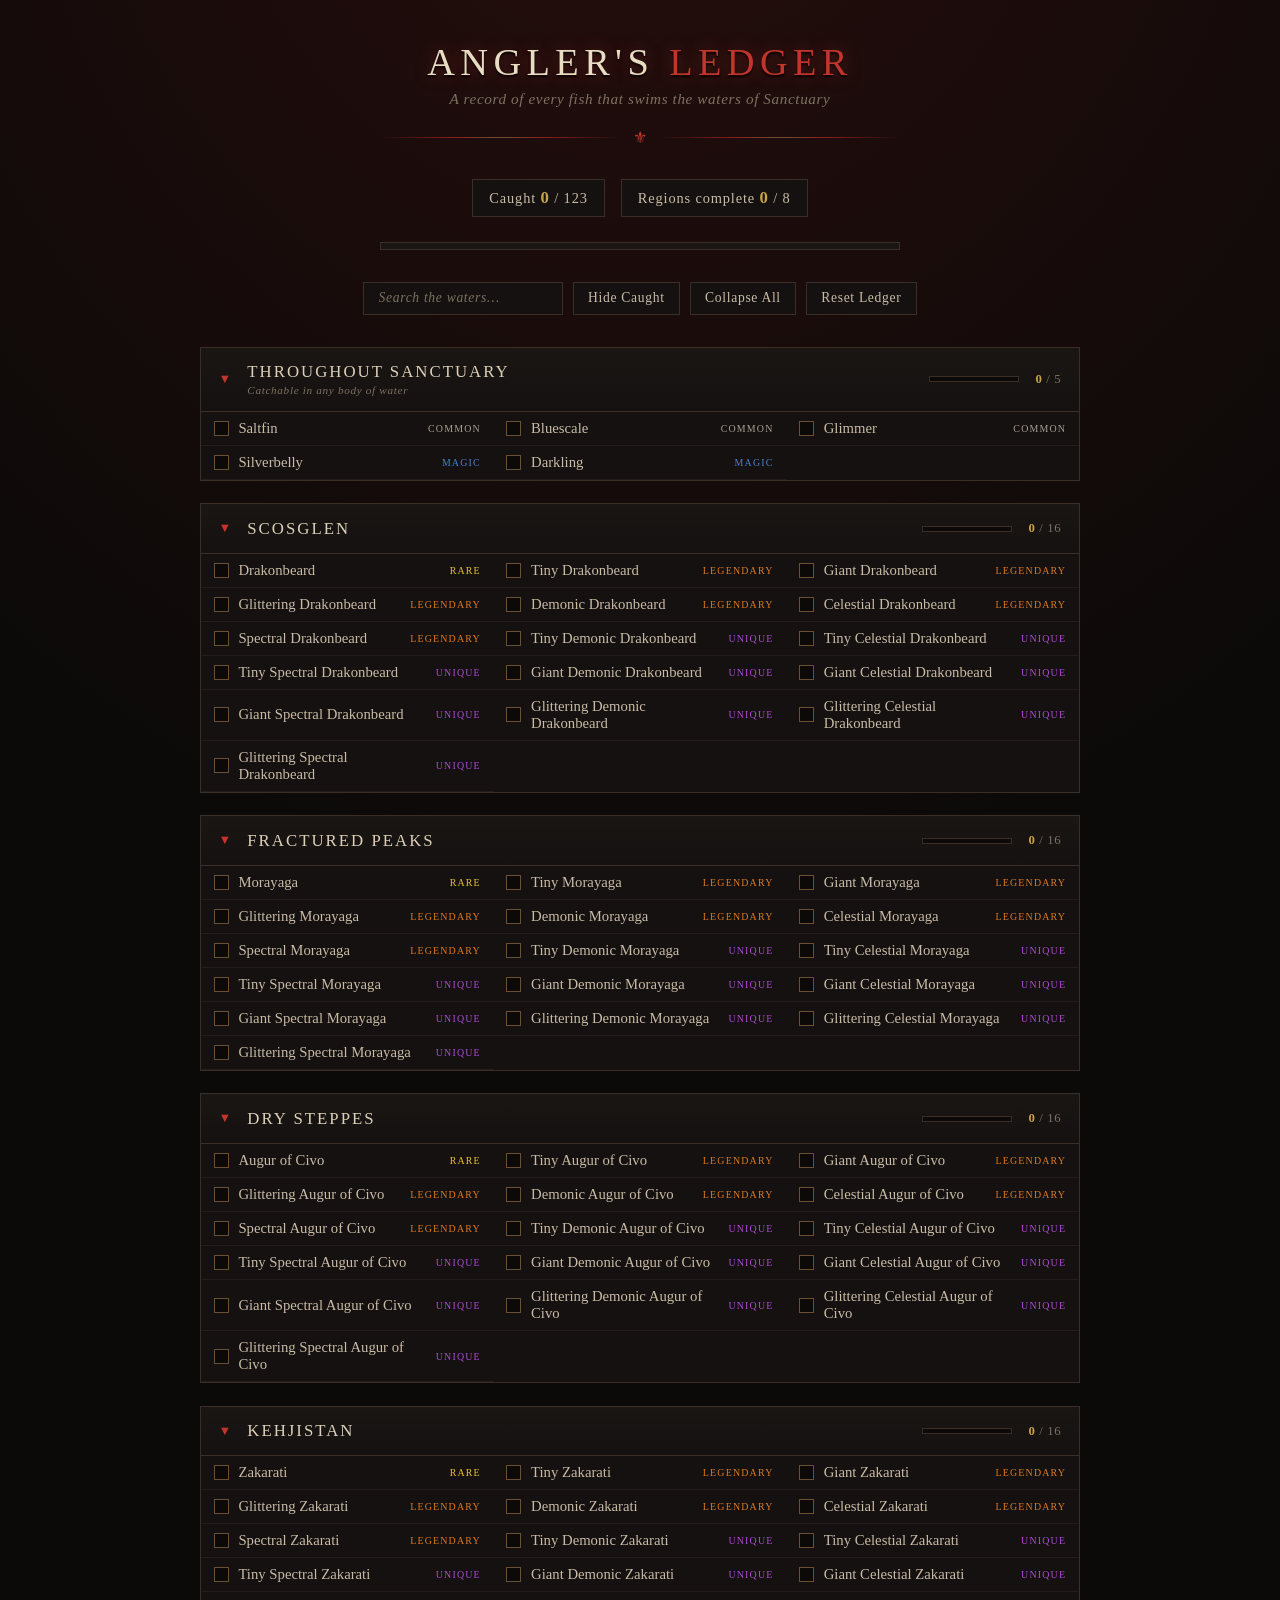
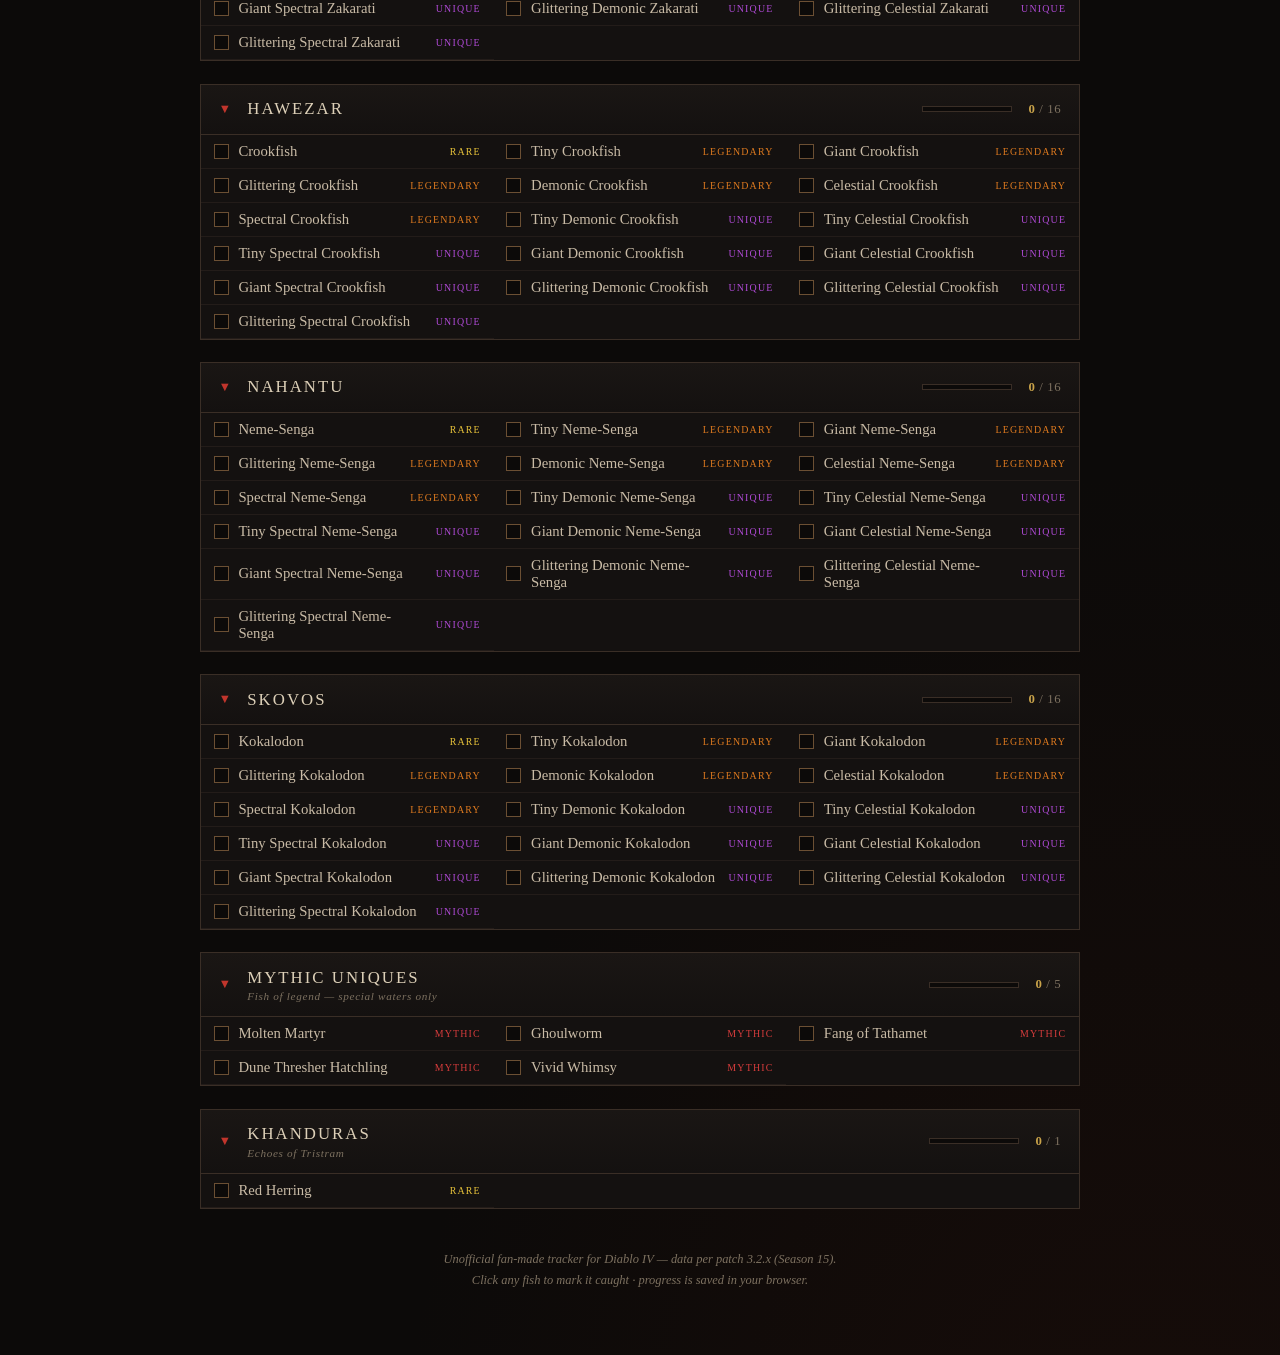
==== index.html @ d3a1d989 "Add Diablo IV fishing tracker page Co-authored-by: Akaizoku <Akaizoku@users.noreply.github.com>" ====
<!DOCTYPE html>
<html lang="en">
<head>
<meta charset="UTF-8">
<meta name="viewport" content="width=device-width, initial-scale=1.0">
<title>Sanctuary Angler's Ledger — Diablo IV Fish Tracker</title>
<style>
  :root {
    --bg: #0c0a09;
    --panel: #141110;
    --panel-2: #1a1614;
    --border: #3a2e26;
    --border-hi: #6b4f33;
    --blood: #8a1c1c;
    --blood-hi: #c1352c;
    --text: #c9bba6;
    --text-dim: #7d7160;
    --gold: #c9a34a;
    --r-common: #a99f92;
    --r-magic: #4a7fd6;
    --r-rare: #e8c33a;
    --r-legendary: #e07b1f;
    --r-unique: #b04ad6;
    --r-mythic: #d63c3c;
  }
  * { box-sizing: border-box; margin: 0; padding: 0; }
  body {
    background:
      radial-gradient(ellipse 80% 40% at 50% -10%, rgba(138,28,28,.22), transparent),
      radial-gradient(ellipse 60% 40% at 90% 110%, rgba(60,20,10,.25), transparent),
      var(--bg);
    color: var(--text);
    font-family: Georgia, 'Times New Roman', serif;
    min-height: 100vh;
    padding: 2.5rem 1rem 4rem;
  }
  .wrap { max-width: 880px; margin: 0 auto; }

  header { text-align: center; margin-bottom: 2rem; }
  h1 {
    font-size: clamp(1.6rem, 4vw, 2.4rem);
    letter-spacing: .14em;
    text-transform: uppercase;
    color: #e8dcc3;
    text-shadow: 0 0 18px rgba(193,53,44,.45), 0 2px 2px #000;
    font-weight: normal;
  }
  h1 .bl { color: var(--blood-hi); }
  .subtitle {
    margin-top: .4rem;
    color: var(--text-dim);
    font-style: italic;
    font-size: .95rem;
    letter-spacing: .04em;
  }
  .divider {
    display: flex; align-items: center; gap: .8rem;
    margin: 1.2rem auto 0; max-width: 520px; color: var(--blood-hi);
  }
  .divider::before, .divider::after {
    content: ''; flex: 1; height: 1px;
    background: linear-gradient(90deg, transparent, var(--blood) 30%, var(--border-hi) 50%, var(--blood) 70%, transparent);
  }

  /* summary */
  .summary {
    display: flex; flex-wrap: wrap; gap: 1rem;
    justify-content: center; align-items: center;
    margin-bottom: 1.6rem;
    font-size: .9rem;
  }
  .stat {
    background: var(--panel); border: 1px solid var(--border);
    padding: .5rem 1rem; letter-spacing: .06em;
  }
  .stat b { color: var(--gold); font-size: 1.05rem; }
  .global-bar {
    max-width: 520px; margin: 0 auto 2rem;
    height: 8px; background: var(--panel-2);
    border: 1px solid var(--border); position: relative;
  }
  .global-bar > div {
    height: 100%; width: 0;
    background: linear-gradient(90deg, var(--blood), var(--blood-hi), var(--gold));
    transition: width .35s ease;
  }

  /* controls */
  .controls {
    display: flex; flex-wrap: wrap; gap: .6rem;
    justify-content: center; margin-bottom: 2rem;
  }
  .controls button, .controls input {
    background: var(--panel); color: var(--text);
    border: 1px solid var(--border); padding: .45rem .9rem;
    font-family: inherit; font-size: .85rem; letter-spacing: .05em;
    cursor: pointer; transition: border-color .2s, color .2s;
  }
  .controls button:hover { border-color: var(--blood-hi); color: #e8dcc3; }
  .controls input { cursor: text; width: 200px; }
  .controls input::placeholder { color: var(--text-dim); font-style: italic; }
  .controls input:focus { outline: none; border-color: var(--blood-hi); }

  /* region sections */
  section {
    background: var(--panel);
    border: 1px solid var(--border);
    margin-bottom: 1.4rem;
  }
  section > .head {
    display: flex; align-items: center; gap: 1rem;
    padding: .9rem 1.1rem;
    background: linear-gradient(180deg, var(--panel-2), var(--panel));
    border-bottom: 1px solid var(--border);
    cursor: pointer; user-select: none;
  }
  section > .head:hover { border-color: var(--border-hi); }
  .region-name {
    font-size: 1.05rem; letter-spacing: .12em; text-transform: uppercase;
    color: #ddd0b8; flex: 1;
  }
  .region-name .tag {
    font-size: .7rem; color: var(--text-dim); letter-spacing: .06em;
    text-transform: none; display: block; margin-top: .15rem; font-style: italic;
  }
  .region-count { font-size: .8rem; color: var(--text-dim); letter-spacing: .05em; }
  .region-count b { color: var(--gold); }
  .mini-bar {
    width: 90px; height: 6px; background: var(--bg);
    border: 1px solid var(--border);
  }
  .mini-bar > div {
    height: 100%; width: 0;
    background: linear-gradient(90deg, var(--blood), var(--gold));
    transition: width .3s ease;
  }
  .chevron { color: var(--blood-hi); font-size: .8rem; transition: transform .25s; }
  section.collapsed .chevron { transform: rotate(-90deg); }
  section.collapsed .fish-list { display: none; }

  .fish-list { display: grid; grid-template-columns: repeat(auto-fill, minmax(250px, 1fr)); }

  .fish {
    display: flex; align-items: center; gap: .6rem;
    padding: .5rem .8rem; cursor: pointer;
    border-bottom: 1px solid rgba(58,46,38,.4);
    transition: background .15s;
  }
  .fish:hover { background: rgba(138,28,28,.08); }
  .fish input { display: none; }
  .box {
    width: 15px; height: 15px; flex: none;
    border: 1px solid var(--border-hi); background: var(--bg);
    position: relative; transition: all .15s;
  }
  .fish input:checked + .box { background: var(--blood); border-color: var(--blood-hi); }
  .fish input:checked + .box::after {
    content: '✕'; position: absolute; inset: 0;
    display: flex; align-items: center; justify-content: center;
    color: #f3e6c8; font-size: .7rem; line-height: 1;
  }
  .name { flex: 1; font-size: .92rem; }
  .fish.caught .name { color: var(--text-dim); text-decoration: line-through; text-decoration-color: rgba(138,28,28,.7); }
  .rarity { font-size: .62rem; letter-spacing: .12em; text-transform: uppercase; flex: none; }
  .r-common    { color: var(--r-common); }
  .r-magic     { color: var(--r-magic); }
  .r-rare      { color: var(--r-rare); }
  .r-legendary { color: var(--r-legendary); }
  .r-unique    { color: var(--r-unique); }
  .r-mythic    { color: var(--r-mythic); }

  footer {
    text-align: center; margin-top: 2.5rem;
    color: var(--text-dim); font-size: .78rem; font-style: italic;
    line-height: 1.7;
  }
  footer a { color: var(--gold); text-decoration: none; }
  footer a:hover { text-decoration: underline; }
</style>
</head>
<body>
<div class="wrap">
  <header>
    <h1>Angler's <span class="bl">Ledger</span></h1>
    <p class="subtitle">A record of every fish that swims the waters of Sanctuary</p>
    <div class="divider">⚜</div>
  </header>

  <div class="summary">
    <div class="stat">Caught <b id="stat-caught">0</b> / <span id="stat-total">0</span></div>
    <div class="stat">Regions complete <b id="stat-regions">0</b> / 8</div>
  </div>
  <div class="global-bar"><div id="global-fill"></div></div>

  <div class="controls">
    <input type="search" id="search" placeholder="Search the waters…" aria-label="Search fish">
    <button id="btn-hide-caught">Hide Caught</button>
    <button id="btn-expand">Collapse All</button>
    <button id="btn-reset">Reset Ledger</button>
  </div>

  <main id="regions"></main>

  <footer>
    Unofficial fan-made tracker for Diablo IV — data per patch 3.2.x (Season 15).<br>
    Click any fish to mark it caught · progress is saved in your browser.
  </footer>
</div>

<script>
(function () {
  'use strict';

  var LEG_TRAITS  = ['Tiny', 'Giant', 'Glittering', 'Demonic', 'Celestial', 'Spectral'];
  var UNIQ_COMBOS = [
    ['Tiny','Demonic'], ['Tiny','Celestial'], ['Tiny','Spectral'],
    ['Giant','Demonic'], ['Giant','Celestial'], ['Giant','Spectral'],
    ['Glittering','Demonic'], ['Glittering','Celestial'], ['Glittering','Spectral']
  ];

  var REGIONS = [
    { name: 'Throughout Sanctuary', tag: 'Catchable in any body of water', fish: [
      ['Saltfin','Common'], ['Bluescale','Common'], ['Glimmer','Common'],
      ['Silverbelly','Magic'], ['Darkling','Magic']
    ]},
    { name: 'Scosglen',         base: 'Drakonbeard' },
    { name: 'Fractured Peaks', base: 'Morayaga' },
    { name: 'Dry Steppes',      base: 'Augur of Civo' },
    { name: 'Kehjistan',        base: 'Zakarati' },
    { name: 'Hawezar',          base: 'Crookfish' },
    { name: 'Nahantu',          base: 'Neme-Senga' },
    { name: 'Skovos',           base: 'Kokalodon' },
    { name: 'Mythic Uniques', tag: 'Fish of legend — special waters only', fish: [
      ['Molten Martyr','Mythic','Pools of lava'],
      ['Ghoulworm','Mythic','Pools of blood'],
      ['Fang of Tathamet','Mythic','Helltides'],
      ['Dune Thresher Hatchling','Mythic','Sandy dunes'],
      ['Vivid Whimsy','Mythic','Somewhere in Sanctuary']
    ]},
    { name: 'Khanduras', tag: 'Echoes of Tristram', fish: [
      ['Red Herring','Rare']
    ]}
  ];

  REGIONS.forEach(function (r) {
    if (!r.fish) {
      r.fish = [[r.base, 'Rare']];
      LEG_TRAITS.forEach(function (t) { r.fish.push([t + ' ' + r.base, 'Legendary']); });
      UNIQ_COMBOS.forEach(function (c) { r.fish.push([c.join(' ') + ' ' + r.base, 'Unique']); });
    }
    r.id = r.name.toLowerCase().replace(/[^a-z0-9]+/g, '-');
  });

  var STORE_KEY = 'd4-angler-ledger-v1';
  var caught = {};
  try { caught = JSON.parse(localStorage.getItem(STORE_KEY)) || {}; } catch (e) { caught = {}; }

  var opts = { hideCaught: false };

  var regionsEl = document.getElementById('regions');
  var sectionEls = [];

  function save() {
    try { localStorage.setItem(STORE_KEY, JSON.stringify(caught)); } catch (e) {}
  }

  function build() {
    REGIONS.forEach(function (r) {
      var sec = document.createElement('section');
      sec.dataset.region = r.id;

      var head = document.createElement('div');
      head.className = 'head';
      head.innerHTML =
        '<span class="chevron">▼</span>' +
        '<span class="region-name">' + r.name +
        (r.tag ? '<span class="tag">' + r.tag + '</span>' : '') +
        '</span>' +
        '<span class="mini-bar"><div></div></span>' +
        '<span class="region-count"><b>0</b> / ' + r.fish.length + '</span>';
      head.addEventListener('click', function () { sec.classList.toggle('collapsed'); });
      sec.appendChild(head);

      var list = document.createElement('div');
      list.className = 'fish-list';
      r.fish.forEach(function (f) {
        var id = r.id + ':' + f[0].toLowerCase().replace(/[^a-z0-9]+/g, '-');
        var note = f[2];
        var label = document.createElement('label');
        label.className = 'fish';
        label.dataset.name = f[0].toLowerCase();
        label.title = note ? r.name + ' — ' + note : r.name;
        label.innerHTML =
          '<input type="checkbox"' + (caught[id] ? ' checked' : '') + '>' +
          '<span class="box"></span>' +
          '<span class="name">' + f[0] + '</span>' +
          '<span class="rarity r-' + f[1].toLowerCase() + '">' + f[1] + '</span>';
        var box = label.querySelector('input');
        box.addEventListener('change', function () {
          if (box.checked) caught[id] = true; else delete caught[id];
          save(); refresh();
        });
        list.appendChild(label);
      });
      sec.appendChild(list);
      regionsEl.appendChild(sec);
      sectionEls.push(sec);
    });
  }

  function refresh() {
    var total = 0, caughtCount = 0, regionsDone = 0;
    REGIONS.forEach(function (r, i) {
      var sec = sectionEls[i];
      var n = 0;
      sec.querySelectorAll('.fish').forEach(function (el) {
        var isCaught = !!el.querySelector('input').checked;
        el.classList.toggle('caught', isCaught);
        el.style.display = (opts.hideCaught && isCaught) ? 'none' : '';
        if (isCaught) n++;
      });
      var done = n === r.fish.length;
      if (done) regionsDone++;
      sec.querySelector('.region-count b').textContent = n;
      sec.querySelector('.mini-bar div').style.width = (n / r.fish.length * 100) + '%';
      sec.querySelector('.region-count').style.color = done ? 'var(--gold)' : '';
      total += r.fish.length; caughtCount += n;
    });
    document.getElementById('stat-caught').textContent = caughtCount;
    document.getElementById('stat-total').textContent = total;
    document.getElementById('stat-regions').textContent = regionsDone;
    document.getElementById('global-fill').style.width = (caughtCount / total * 100) + '%';
    applySearch();
  }

  function applySearch() {
    var q = document.getElementById('search').value.trim().toLowerCase();
    sectionEls.forEach(function (sec) {
      var any = false;
      sec.querySelectorAll('.fish').forEach(function (el) {
        var match = !q || el.dataset.name.indexOf(q) !== -1;
        var hidden = opts.hideCaught && el.classList.contains('caught');
        el.style.display = (match && !hidden) ? '' : 'none';
        if (match && !hidden) any = true;
      });
      sec.style.display = any ? '' : 'none';
    });
  }

  document.getElementById('search').addEventListener('input', applySearch);

  document.getElementById('btn-hide-caught').addEventListener('click', function () {
    opts.hideCaught = !opts.hideCaught;
    this.textContent = opts.hideCaught ? 'Show Caught' : 'Hide Caught';
    refresh();
  });

  document.getElementById('btn-expand').addEventListener('click', function () {
    var anyOpen = sectionEls.some(function (s) { return !s.classList.contains('collapsed'); });
    sectionEls.forEach(function (s) { s.classList.toggle('collapsed', anyOpen); });
    this.textContent = anyOpen ? 'Expand All' : 'Collapse All';
  });

  document.getElementById('btn-reset').addEventListener('click', function () {
    if (!confirm('Cast aside the entire ledger? All progress will be lost.')) return;
    caught = {};
    save();
    sectionEls.forEach(function (s) { s.querySelectorAll('input').forEach(function (i) { i.checked = false; }); });
    refresh();
  });

  build();
  refresh();
})();
</script>
</body>
</html>
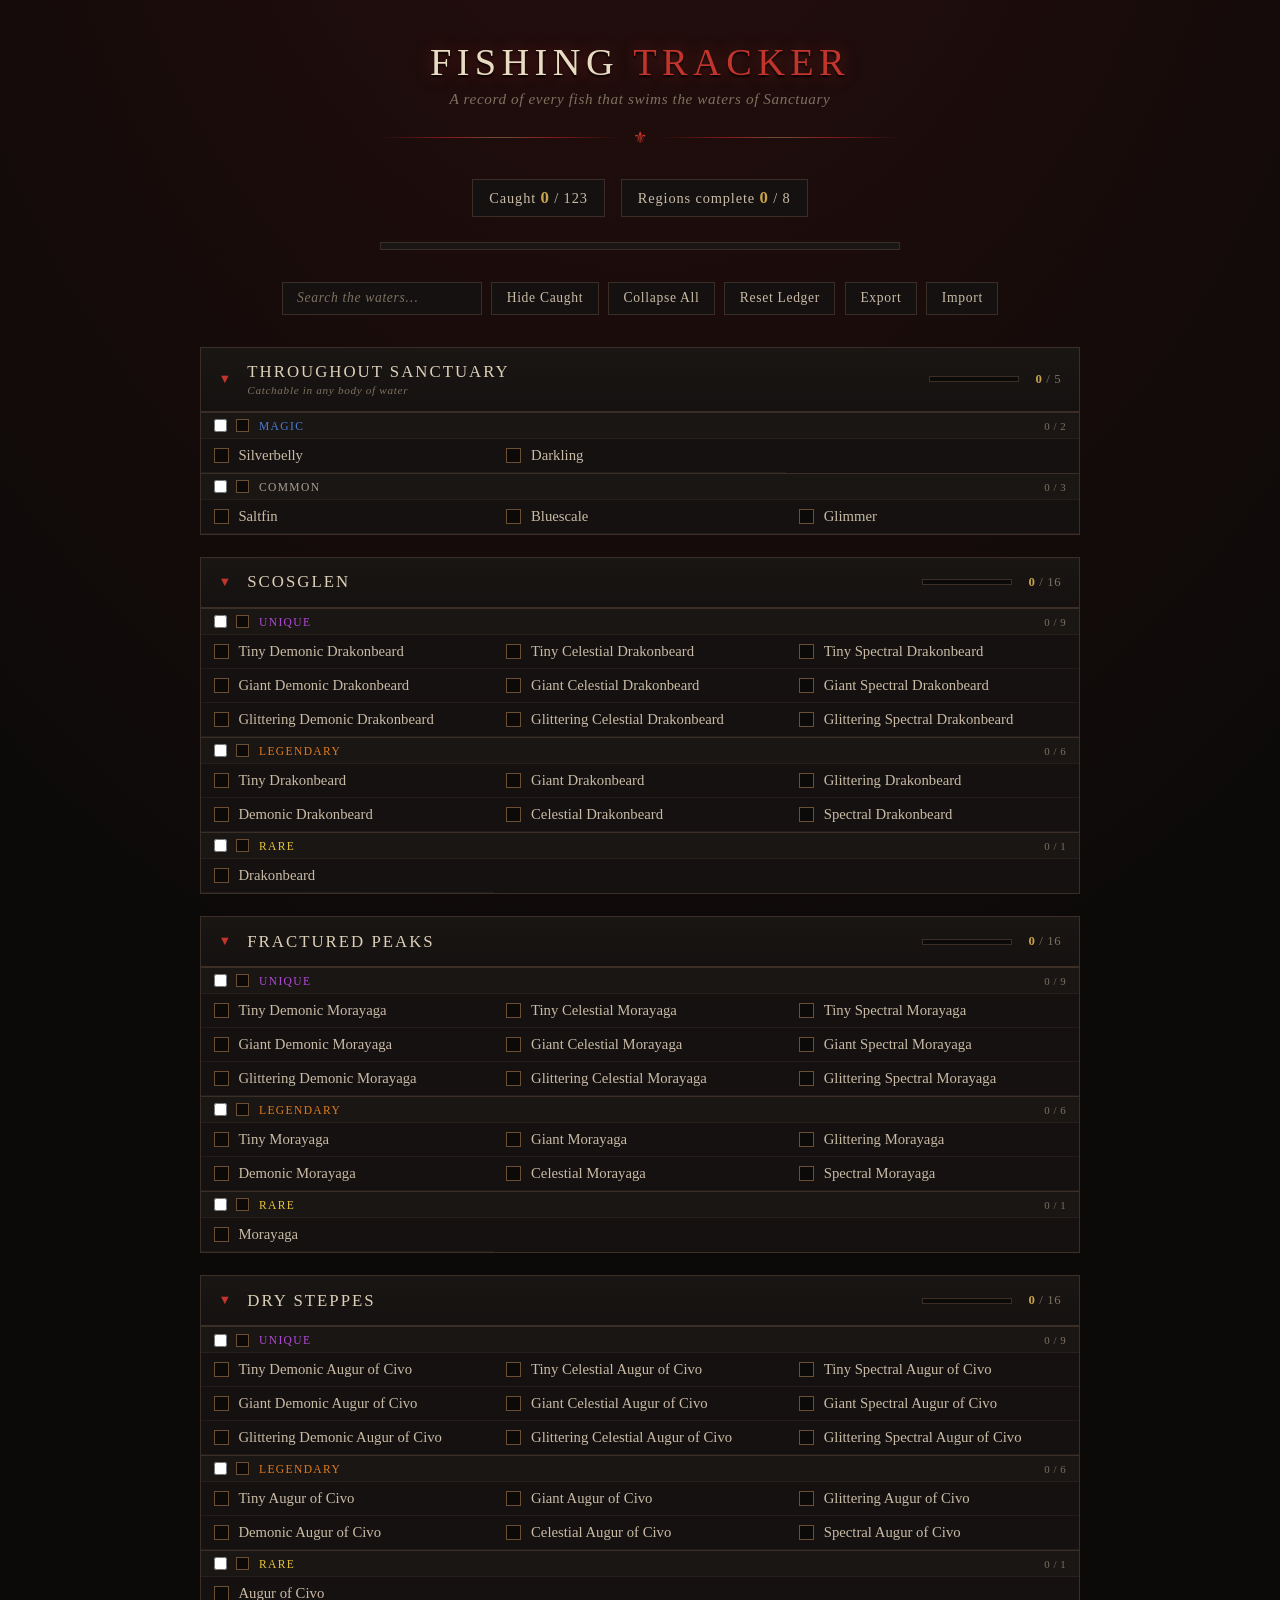
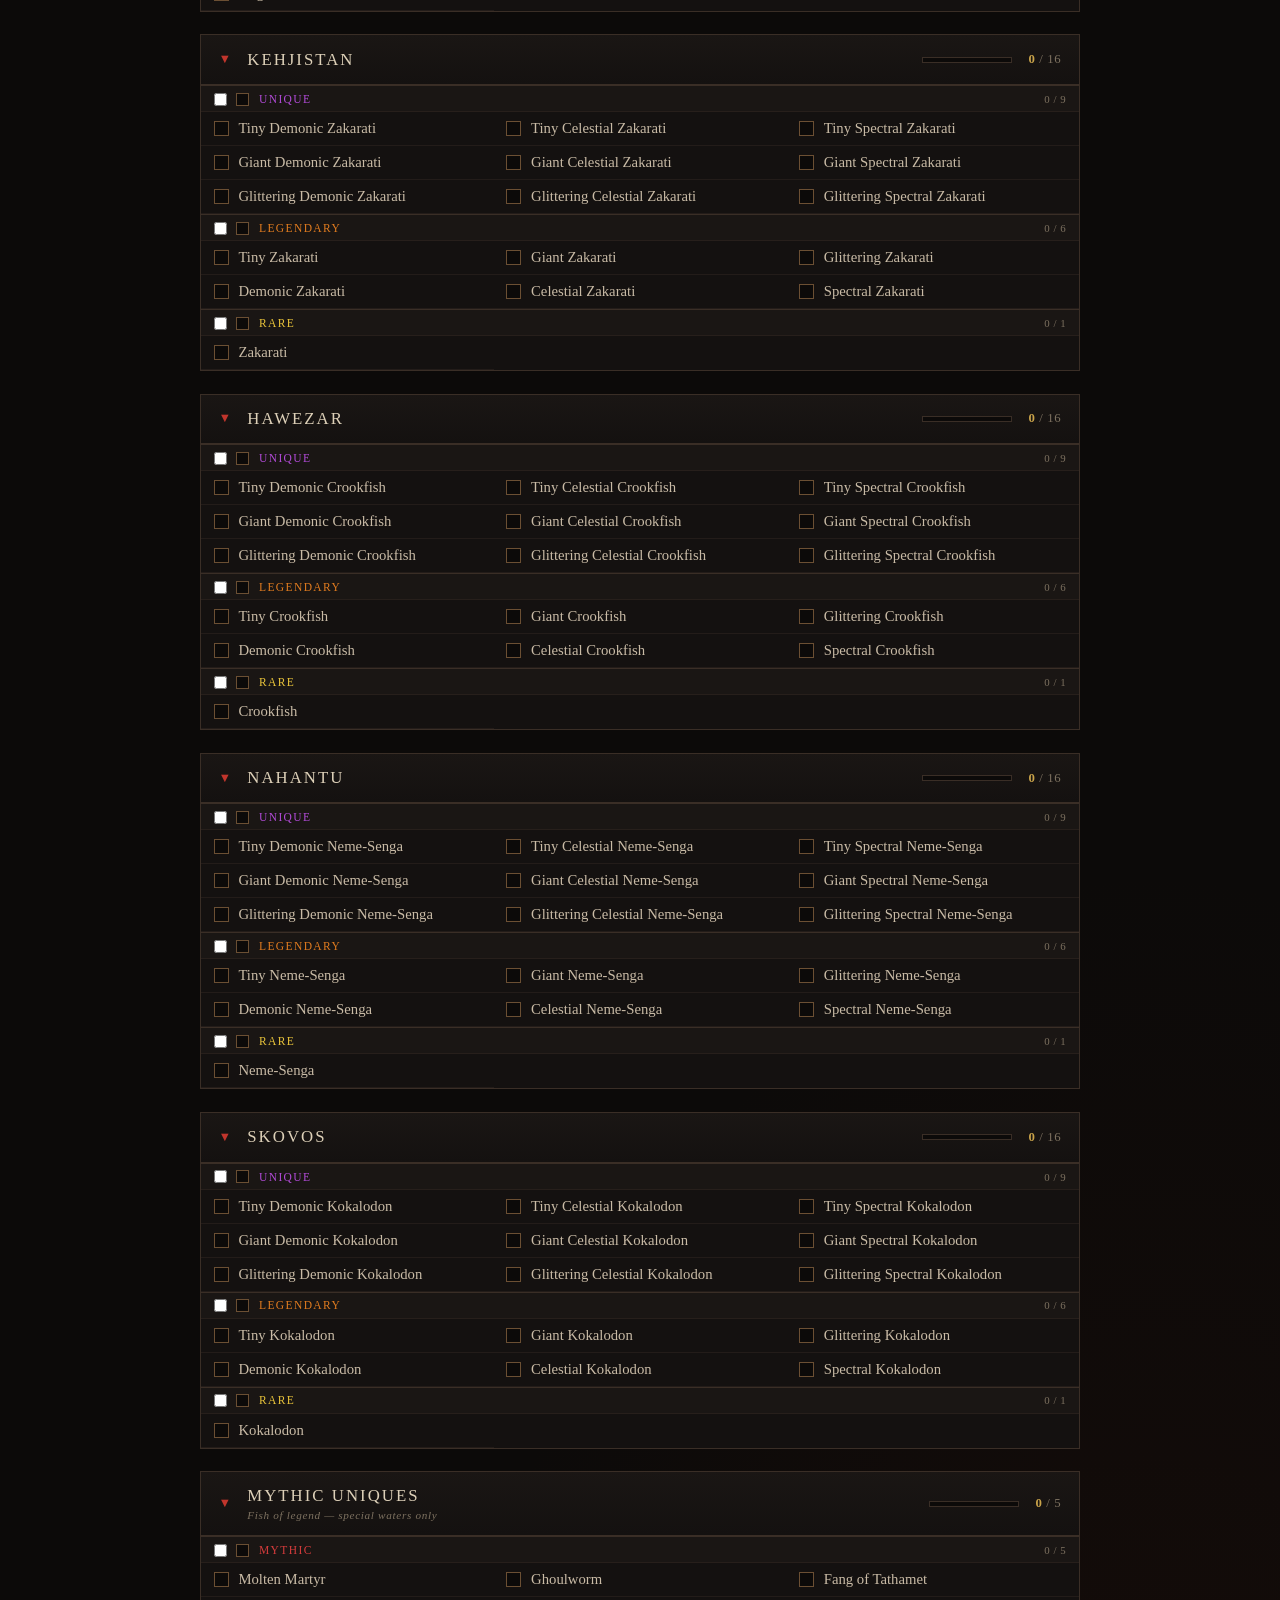
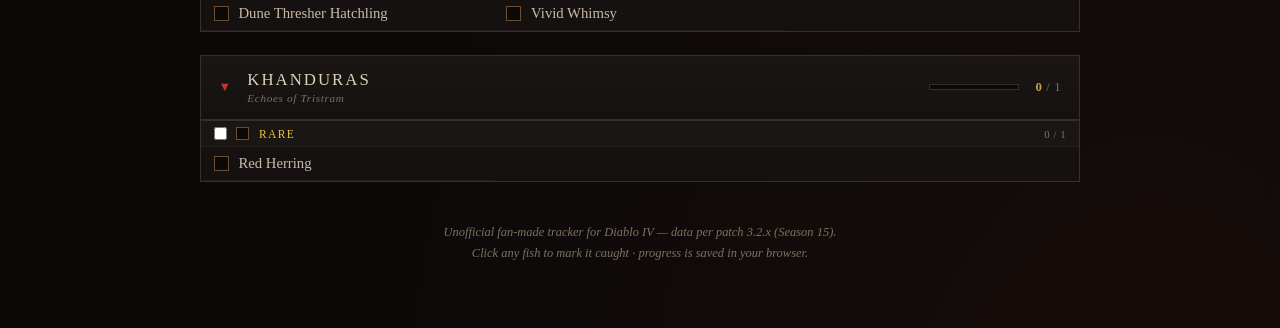
==== commit aa754719: "Rename to Fishing Tracker, add rarity group rows with mark-all, export/import backup - Rename page t" ====
--- a/index.html
+++ b/index.html
@@ -3,7 +3,7 @@
 <head>
 <meta charset="UTF-8">
 <meta name="viewport" content="width=device-width, initial-scale=1.0">
-<title>Sanctuary Angler's Ledger — Diablo IV Fish Tracker</title>
+<title>Fishing Tracker — Diablo IV</title>
 <style>
   :root {
     --bg: #0c0a09;
@@ -138,7 +138,21 @@
   section.collapsed .chevron { transform: rotate(-90deg); }
   section.collapsed .fish-list { display: none; }
 
-  .fish-list { display: grid; grid-template-columns: repeat(auto-fill, minmax(250px, 1fr)); }
+  .fish-list { display: block; }
+
+  .rarity-group {
+    display: flex; align-items: center; gap: .6rem;
+    padding: .4rem .8rem .35rem;
+    background: var(--panel-2);
+    border-top: 1px solid var(--border);
+    border-bottom: 1px solid rgba(58,46,38,.4);
+    cursor: pointer; user-select: none;
+    font-size: .72rem; letter-spacing: .16em; text-transform: uppercase;
+  }
+  .rarity-group:hover .rarity-name { filter: brightness(1.25); }
+  .rarity-group .box { width: 13px; height: 13px; }
+  .rarity-group .rarity-name { font-size: inherit; }
+  .rarity-group .rarity-count { margin-left: auto; color: var(--text-dim); letter-spacing: .05em; font-size: .68rem; }
 
   .fish {
     display: flex; align-items: center; gap: .6rem;
@@ -181,7 +195,7 @@
 <body>
 <div class="wrap">
   <header>
-    <h1>Angler's <span class="bl">Ledger</span></h1>
+    <h1>Fishing <span class="bl">Tracker</span></h1>
     <p class="subtitle">A record of every fish that swims the waters of Sanctuary</p>
     <div class="divider">⚜</div>
   </header>
@@ -197,6 +211,9 @@
     <button id="btn-hide-caught">Hide Caught</button>
     <button id="btn-expand">Collapse All</button>
     <button id="btn-reset">Reset Ledger</button>
+    <button id="btn-export">Export</button>
+    <button id="btn-import">Import</button>
+    <input type="file" id="import-file" accept="application/json,.json" style="display:none">
   </div>
 
   <main id="regions"></main>
@@ -283,24 +300,51 @@
 
       var list = document.createElement('div');
       list.className = 'fish-list';
+      var byRarity = {};
       r.fish.forEach(function (f) {
-        var id = r.id + ':' + f[0].toLowerCase().replace(/[^a-z0-9]+/g, '-');
-        var note = f[2];
-        var label = document.createElement('label');
-        label.className = 'fish';
-        label.dataset.name = f[0].toLowerCase();
-        label.title = note ? r.name + ' — ' + note : r.name;
-        label.innerHTML =
-          '<input type="checkbox"' + (caught[id] ? ' checked' : '') + '>' +
+        (byRarity[f[1]] = byRarity[f[1]] || []).push(f);
+      });
+      ['Mythic','Unique','Legendary','Rare','Magic','Common'].forEach(function (rar) {
+        if (!byRarity[rar]) return;
+        var group = document.createElement('label');
+        group.className = 'rarity-group';
+        group.innerHTML =
+          '<input type="checkbox">' +
           '<span class="box"></span>' +
-          '<span class="name">' + f[0] + '</span>' +
-          '<span class="rarity r-' + f[1].toLowerCase() + '">' + f[1] + '</span>';
-        var box = label.querySelector('input');
-        box.addEventListener('change', function () {
-          if (box.checked) caught[id] = true; else delete caught[id];
+          '<span class="rarity-name rarity r-' + rar.toLowerCase() + '">' + rar + '</span>' +
+          '<span class="rarity-count"></span>';
+        var groupBox = group.querySelector('input');
+        groupBox.addEventListener('change', function () {
+          byRarity[rar].forEach(function (f) {
+            var id = r.id + ':' + f[0].toLowerCase().replace(/[^a-z0-9]+/g, '-');
+            if (groupBox.checked) caught[id] = true; else delete caught[id];
+          });
           save(); refresh();
         });
-        list.appendChild(label);
+        list.appendChild(group);
+
+        var grid = document.createElement('div');
+        grid.style.display = 'grid';
+        grid.style.gridTemplateColumns = 'repeat(auto-fill, minmax(250px, 1fr))';
+        byRarity[rar].forEach(function (f) {
+          var id = r.id + ':' + f[0].toLowerCase().replace(/[^a-z0-9]+/g, '-');
+          var note = f[2];
+          var label = document.createElement('label');
+          label.className = 'fish';
+          label.dataset.name = f[0].toLowerCase();
+          label.title = note ? r.name + ' — ' + note : r.name;
+          label.innerHTML =
+            '<input type="checkbox"' + (caught[id] ? ' checked' : '') + '>' +
+            '<span class="box"></span>' +
+            '<span class="name">' + f[0] + '</span>';
+          var box = label.querySelector('input');
+          box.addEventListener('change', function () {
+            if (box.checked) caught[id] = true; else delete caught[id];
+            save(); refresh();
+          });
+          grid.appendChild(label);
+        });
+        list.appendChild(grid);
       });
       sec.appendChild(list);
       regionsEl.appendChild(sec);
@@ -318,6 +362,13 @@
         el.classList.toggle('caught', isCaught);
         el.style.display = (opts.hideCaught && isCaught) ? 'none' : '';
         if (isCaught) n++;
+      });
+      sec.querySelectorAll('.rarity-group').forEach(function (g) {
+        var grid = g.nextElementSibling;
+        var items = grid.querySelectorAll('.fish');
+        var gn = grid.querySelectorAll('.fish input:checked').length;
+        g.querySelector('input').checked = gn === items.length && items.length > 0;
+        g.querySelector('.rarity-count').textContent = gn + ' / ' + items.length;
       });
       var done = n === r.fish.length;
       if (done) regionsDone++;
@@ -361,6 +412,52 @@
     this.textContent = anyOpen ? 'Expand All' : 'Collapse All';
   });
 
+  document.getElementById('btn-export').addEventListener('click', function () {
+    var payload = {
+      app: 'd4-fishing-tracker',
+      version: 1,
+      exported: new Date().toISOString(),
+      caught: Object.keys(caught)
+    };
+    var blob = new Blob([JSON.stringify(payload, null, 2)], { type: 'application/json' });
+    var url = URL.createObjectURL(blob);
+    var a = document.createElement('a');
+    a.href = url;
+    a.download = 'fishing-tracker-backup-' + new Date().toISOString().slice(0, 10) + '.json';
+    document.body.appendChild(a);
+    a.click();
+    document.body.removeChild(a);
+    URL.revokeObjectURL(url);
+  });
+
+  document.getElementById('btn-import').addEventListener('click', function () {
+    document.getElementById('import-file').click();
+  });
+
+  document.getElementById('import-file').addEventListener('change', function () {
+    var file = this.files[0];
+    this.value = '';
+    if (!file) return;
+    var reader = new FileReader();
+    reader.onload = function () {
+      var data;
+      try { data = JSON.parse(reader.result); } catch (e) {
+        alert('Not a valid backup file.');
+        return;
+      }
+      var ids = (data && Array.isArray(data.caught)) ? data.caught : null;
+      if (!ids) {
+        alert('Not a valid backup file.');
+        return;
+      }
+      caught = {};
+      ids.forEach(function (id) { caught[id] = true; });
+      save();
+      location.reload();
+    };
+    reader.readAsText(file);
+  });
+
   document.getElementById('btn-reset').addEventListener('click', function () {
     if (!confirm('Cast aside the entire ledger? All progress will be lost.')) return;
     caught = {};
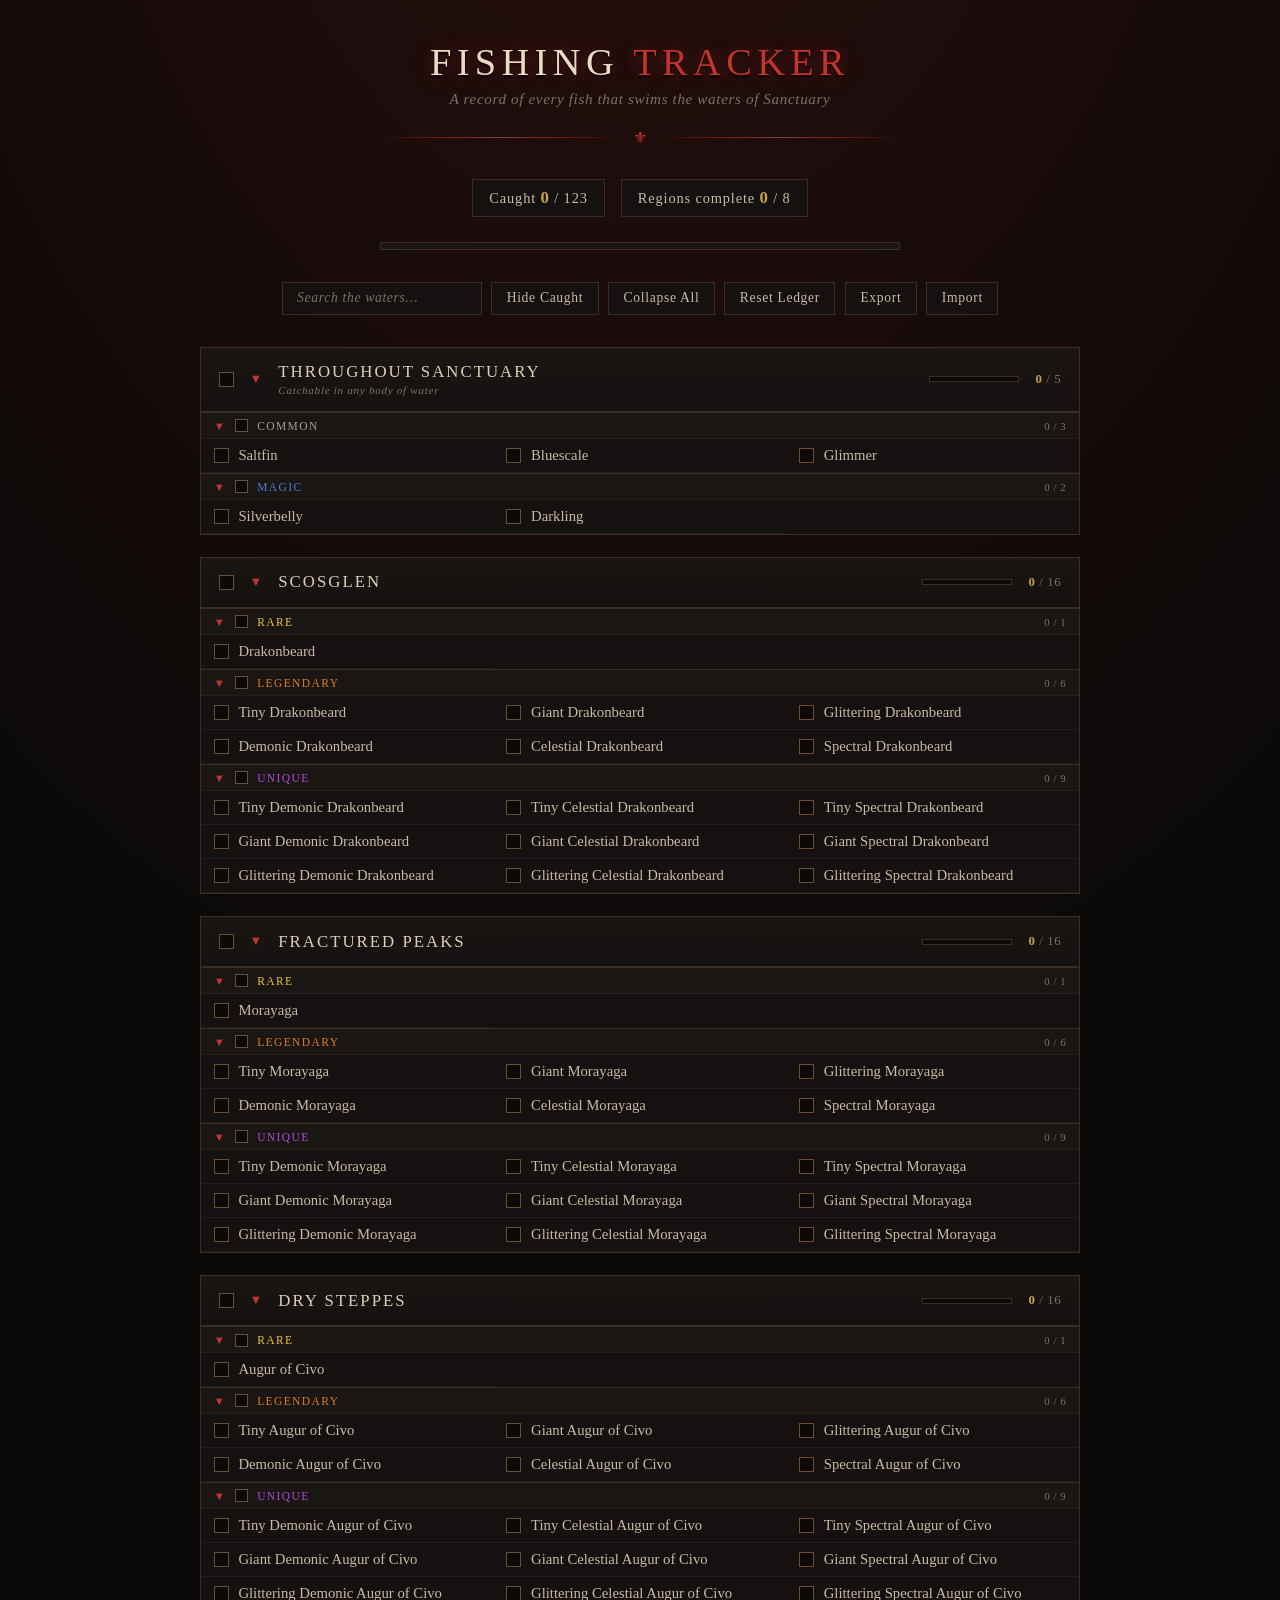
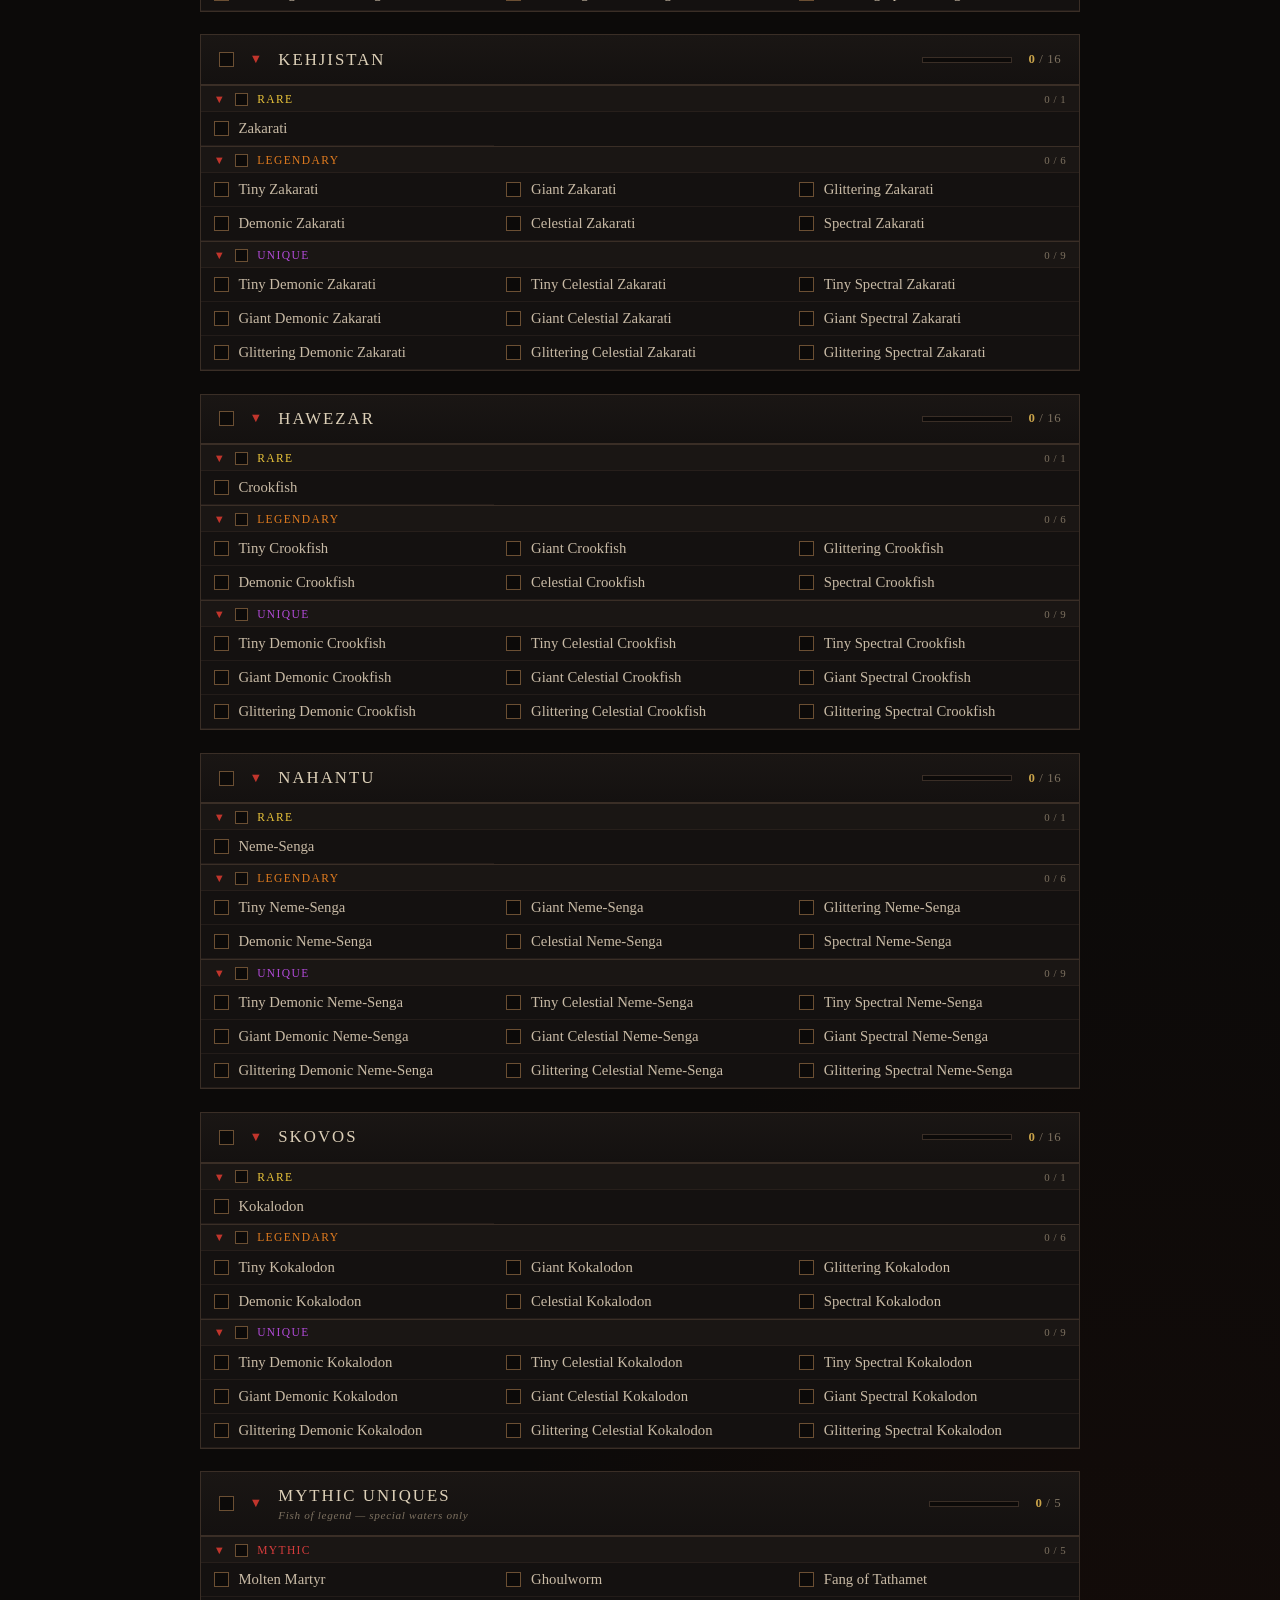
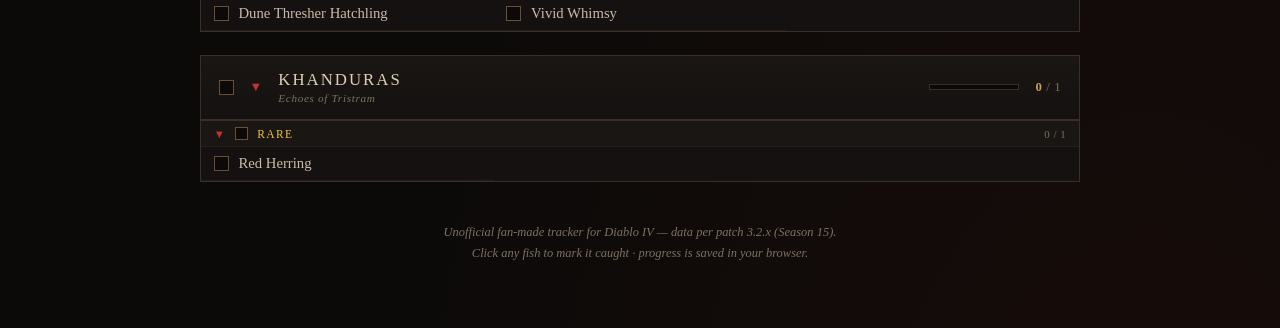
==== commit a3e58085: "Sort rarities ascending, region check-all, collapse rarity rows, fix stray white checkbox - Rarity g" ====
--- a/index.html
+++ b/index.html
@@ -146,12 +146,21 @@
     background: var(--panel-2);
     border-top: 1px solid var(--border);
     border-bottom: 1px solid rgba(58,46,38,.4);
-    cursor: pointer; user-select: none;
     font-size: .72rem; letter-spacing: .16em; text-transform: uppercase;
-  }
-  .rarity-group:hover .rarity-name { filter: brightness(1.25); }
+    user-select: none;
+  }
+  .gcheck { display: inline-flex; align-items: center; cursor: pointer; }
+  .gcheck input { display: none; }
+  .collapse-arrow {
+    cursor: pointer; color: var(--blood-hi);
+    font-size: .7rem; width: 1em; text-align: center;
+    transition: transform .2s;
+  }
+  .rarity-group.collapsed .collapse-arrow { transform: rotate(-90deg); }
+  .rarity-group.collapsed + .fish-grid { display: none; }
+  .rarity-group .rarity-name { cursor: pointer; font-size: inherit; }
+  .rarity-group .rarity-name:hover { filter: brightness(1.25); }
   .rarity-group .box { width: 13px; height: 13px; }
-  .rarity-group .rarity-name { font-size: inherit; }
   .rarity-group .rarity-count { margin-left: auto; color: var(--text-dim); letter-spacing: .05em; font-size: .68rem; }
 
   .fish {
@@ -167,8 +176,8 @@
     border: 1px solid var(--border-hi); background: var(--bg);
     position: relative; transition: all .15s;
   }
-  .fish input:checked + .box { background: var(--blood); border-color: var(--blood-hi); }
-  .fish input:checked + .box::after {
+  input:checked + .box { background: var(--blood); border-color: var(--blood-hi); }
+  input:checked + .box::after {
     content: '✕'; position: absolute; inset: 0;
     display: flex; align-items: center; justify-content: center;
     color: #f3e6c8; font-size: .7rem; line-height: 1;
@@ -289,13 +298,26 @@
       var head = document.createElement('div');
       head.className = 'head';
       head.innerHTML =
+        '<span class="gcheck"><input type="checkbox">' +
+        '<span class="box"></span></span>' +
         '<span class="chevron">▼</span>' +
         '<span class="region-name">' + r.name +
         (r.tag ? '<span class="tag">' + r.tag + '</span>' : '') +
         '</span>' +
         '<span class="mini-bar"><div></div></span>' +
         '<span class="region-count"><b>0</b> / ' + r.fish.length + '</span>';
-      head.addEventListener('click', function () { sec.classList.toggle('collapsed'); });
+      var headBox = head.querySelector('.gcheck input');
+      headBox.addEventListener('change', function () {
+        sec.querySelectorAll('.fish').forEach(function (el) {
+          var id = el.dataset.id;
+          if (headBox.checked) caught[id] = true; else delete caught[id];
+        });
+        save(); refresh();
+      });
+      head.addEventListener('click', function (e) {
+        if (head.querySelector('.gcheck').contains(e.target)) return;
+        sec.classList.toggle('collapsed');
+      });
       sec.appendChild(head);
 
       var list = document.createElement('div');
@@ -304,16 +326,17 @@
       r.fish.forEach(function (f) {
         (byRarity[f[1]] = byRarity[f[1]] || []).push(f);
       });
-      ['Mythic','Unique','Legendary','Rare','Magic','Common'].forEach(function (rar) {
+      ['Common','Magic','Rare','Legendary','Unique','Mythic'].forEach(function (rar) {
         if (!byRarity[rar]) return;
-        var group = document.createElement('label');
+        var group = document.createElement('div');
         group.className = 'rarity-group';
         group.innerHTML =
-          '<input type="checkbox">' +
-          '<span class="box"></span>' +
+          '<span class="collapse-arrow">▼</span>' +
+          '<span class="gcheck"><input type="checkbox">' +
+          '<span class="box"></span></span>' +
           '<span class="rarity-name rarity r-' + rar.toLowerCase() + '">' + rar + '</span>' +
           '<span class="rarity-count"></span>';
-        var groupBox = group.querySelector('input');
+        var groupBox = group.querySelector('.gcheck input');
         groupBox.addEventListener('change', function () {
           byRarity[rar].forEach(function (f) {
             var id = r.id + ':' + f[0].toLowerCase().replace(/[^a-z0-9]+/g, '-');
@@ -321,9 +344,19 @@
           });
           save(); refresh();
         });
+        var arrow = group.querySelector('.collapse-arrow');
+        arrow.addEventListener('click', function (e) {
+          e.stopPropagation();
+          group.classList.toggle('collapsed');
+        });
+        group.querySelector('.rarity-name').addEventListener('click', function (e) {
+          e.stopPropagation();
+          group.classList.toggle('collapsed');
+        });
         list.appendChild(group);
 
         var grid = document.createElement('div');
+        grid.className = 'fish-grid';
         grid.style.display = 'grid';
         grid.style.gridTemplateColumns = 'repeat(auto-fill, minmax(250px, 1fr))';
         byRarity[rar].forEach(function (f) {
@@ -331,6 +364,7 @@
           var note = f[2];
           var label = document.createElement('label');
           label.className = 'fish';
+          label.dataset.id = id;
           label.dataset.name = f[0].toLowerCase();
           label.title = note ? r.name + ' — ' + note : r.name;
           label.innerHTML =
@@ -367,9 +401,12 @@
         var grid = g.nextElementSibling;
         var items = grid.querySelectorAll('.fish');
         var gn = grid.querySelectorAll('.fish input:checked').length;
-        g.querySelector('input').checked = gn === items.length && items.length > 0;
+        g.querySelector('.gcheck input').checked = gn === items.length && items.length > 0;
         g.querySelector('.rarity-count').textContent = gn + ' / ' + items.length;
       });
+      var headBox = sec.querySelector('.head .gcheck input');
+      var fishBoxes = sec.querySelectorAll('.fish input');
+      headBox.checked = n === r.fish.length && fishBoxes.length > 0;
       var done = n === r.fish.length;
       if (done) regionsDone++;
       sec.querySelector('.region-count b').textContent = n;
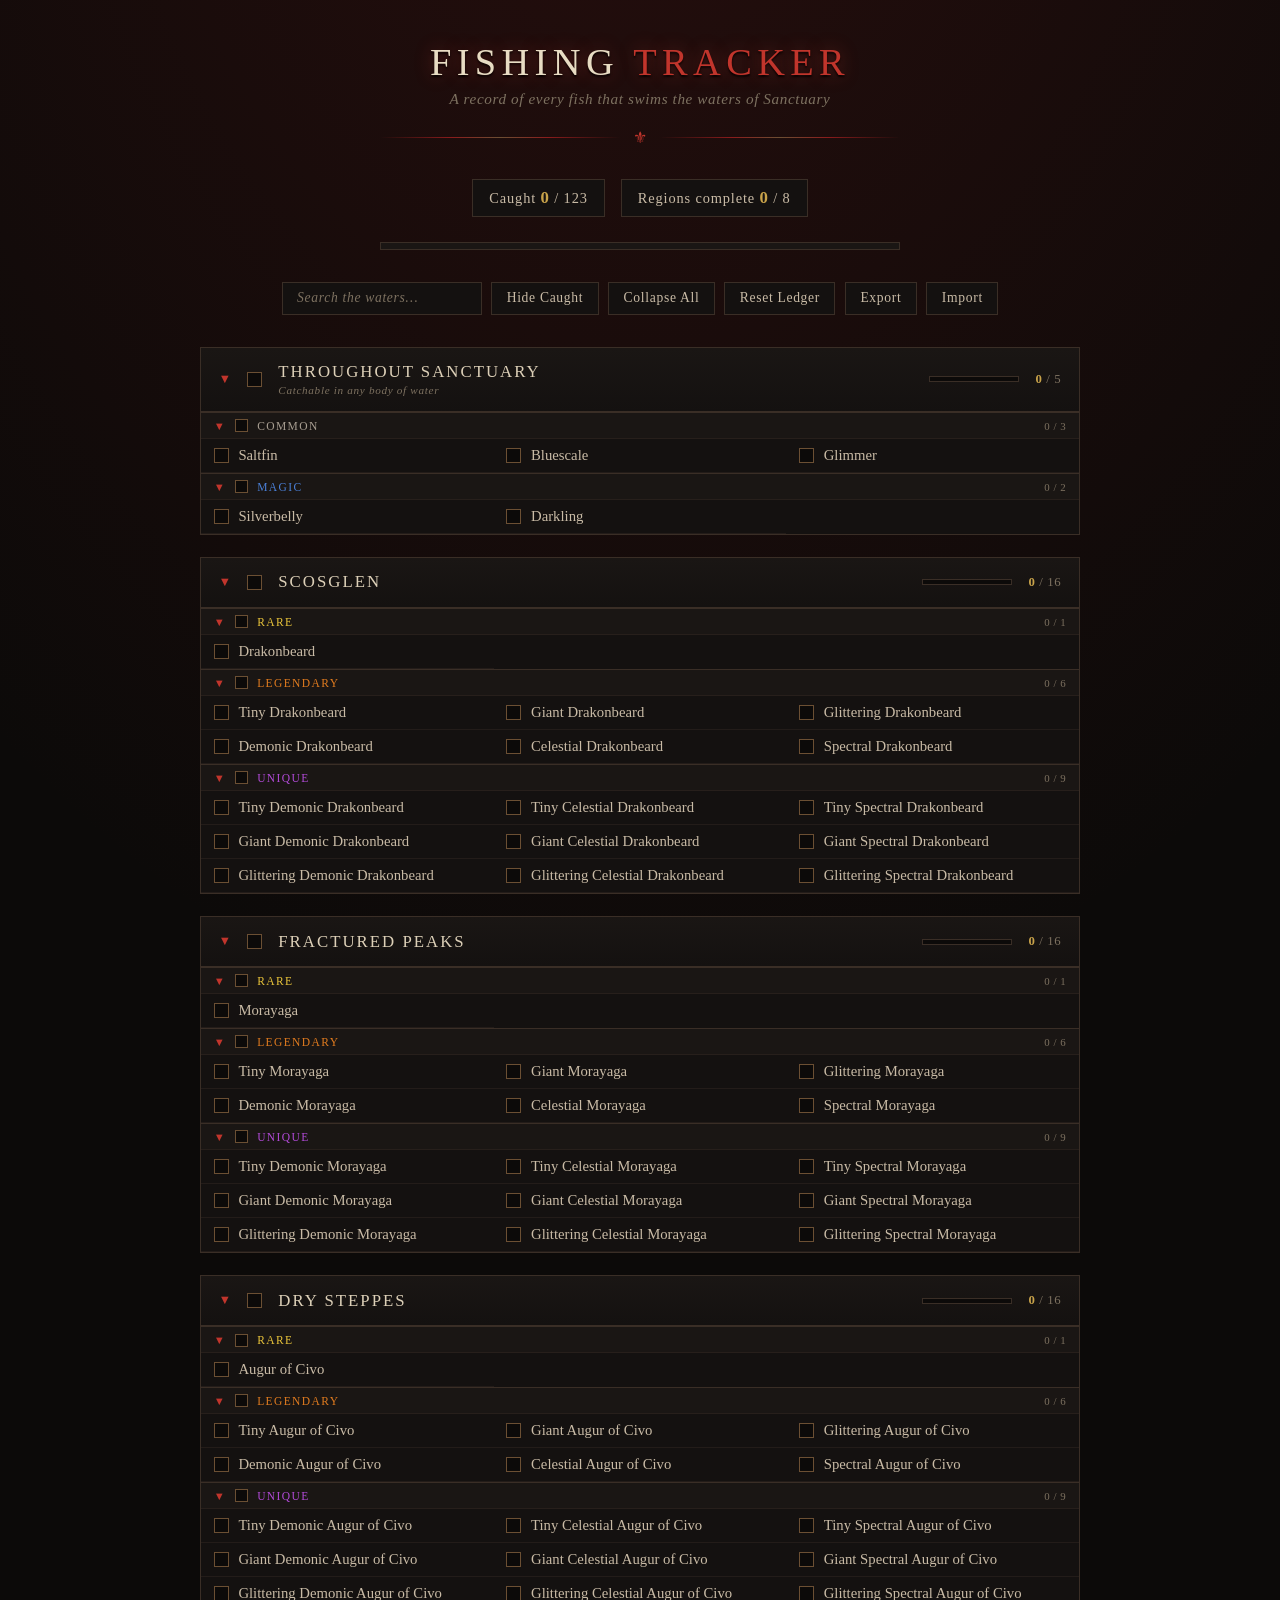
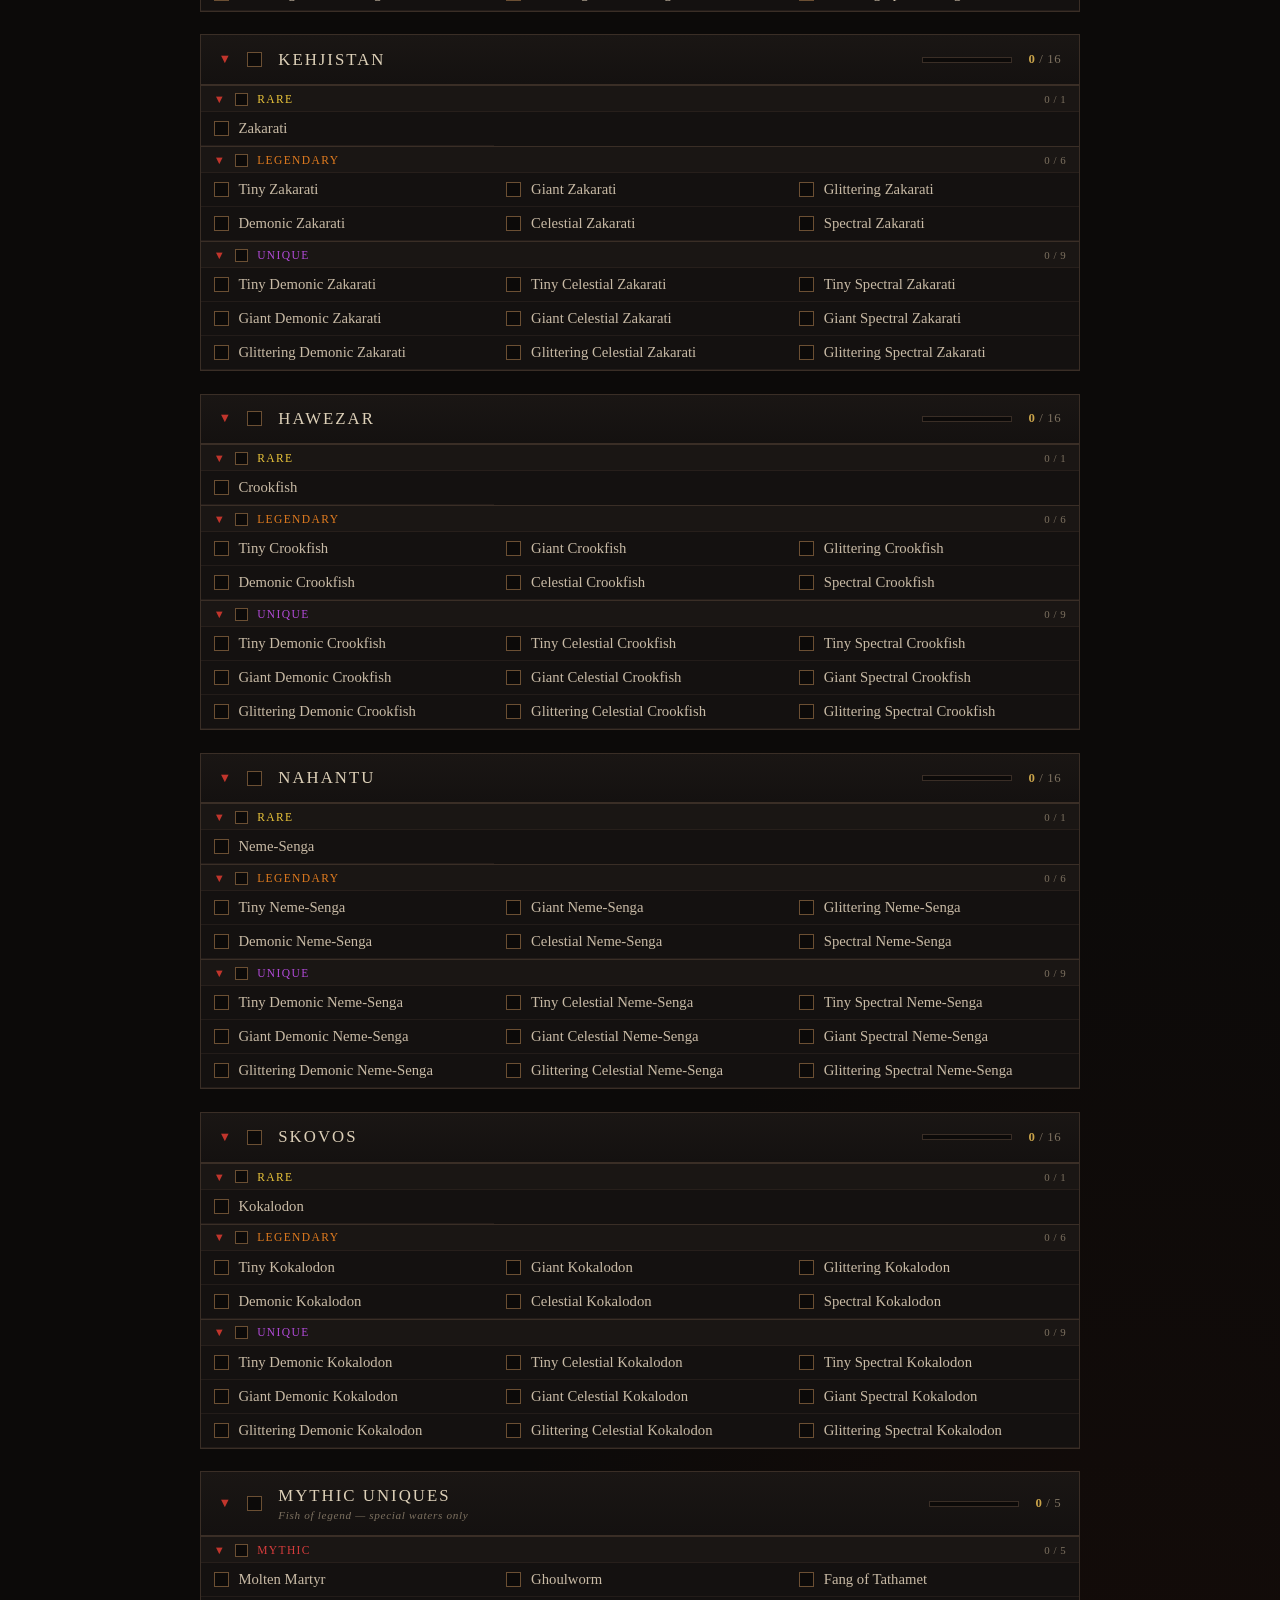
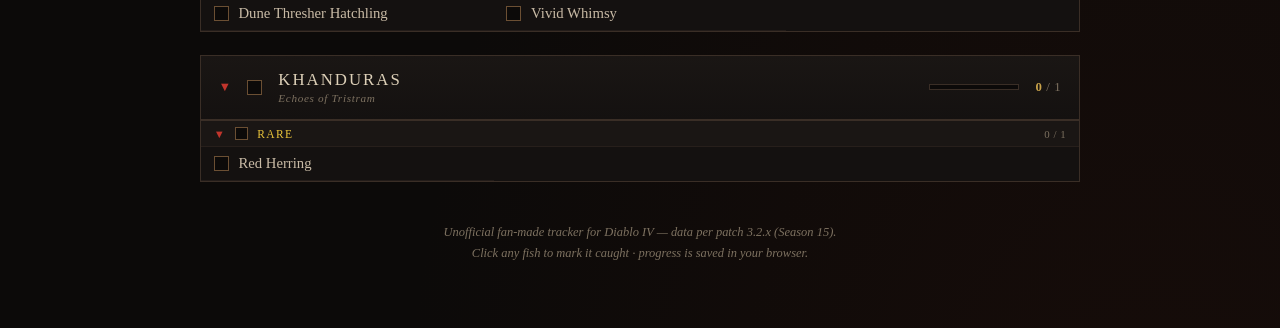
==== commit fe8d18bf: "Fix region checkbox and rarity collapse; move collapse arrow furthest left - Region and rarity check" ====
--- a/index.html
+++ b/index.html
@@ -141,6 +141,7 @@
   .fish-list { display: block; }
 
   .rarity-group {
+    cursor: pointer;
     display: flex; align-items: center; gap: .6rem;
     padding: .4rem .8rem .35rem;
     background: var(--panel-2);
@@ -298,9 +299,9 @@
       var head = document.createElement('div');
       head.className = 'head';
       head.innerHTML =
-        '<span class="gcheck"><input type="checkbox">' +
-        '<span class="box"></span></span>' +
         '<span class="chevron">▼</span>' +
+        '<label class="gcheck"><input type="checkbox">' +
+        '<span class="box"></span></label>' +
         '<span class="region-name">' + r.name +
         (r.tag ? '<span class="tag">' + r.tag + '</span>' : '') +
         '</span>' +
@@ -332,10 +333,14 @@
         group.className = 'rarity-group';
         group.innerHTML =
           '<span class="collapse-arrow">▼</span>' +
-          '<span class="gcheck"><input type="checkbox">' +
-          '<span class="box"></span></span>' +
+          '<label class="gcheck"><input type="checkbox">' +
+          '<span class="box"></span></label>' +
           '<span class="rarity-name rarity r-' + rar.toLowerCase() + '">' + rar + '</span>' +
           '<span class="rarity-count"></span>';
+        group.addEventListener('click', function (e) {
+          if (group.querySelector('.gcheck').contains(e.target)) return;
+          group.classList.toggle('collapsed');
+        });
         var groupBox = group.querySelector('.gcheck input');
         groupBox.addEventListener('change', function () {
           byRarity[rar].forEach(function (f) {
@@ -346,10 +351,6 @@
         });
         var arrow = group.querySelector('.collapse-arrow');
         arrow.addEventListener('click', function (e) {
-          e.stopPropagation();
-          group.classList.toggle('collapsed');
-        });
-        group.querySelector('.rarity-name').addEventListener('click', function (e) {
           e.stopPropagation();
           group.classList.toggle('collapsed');
         });
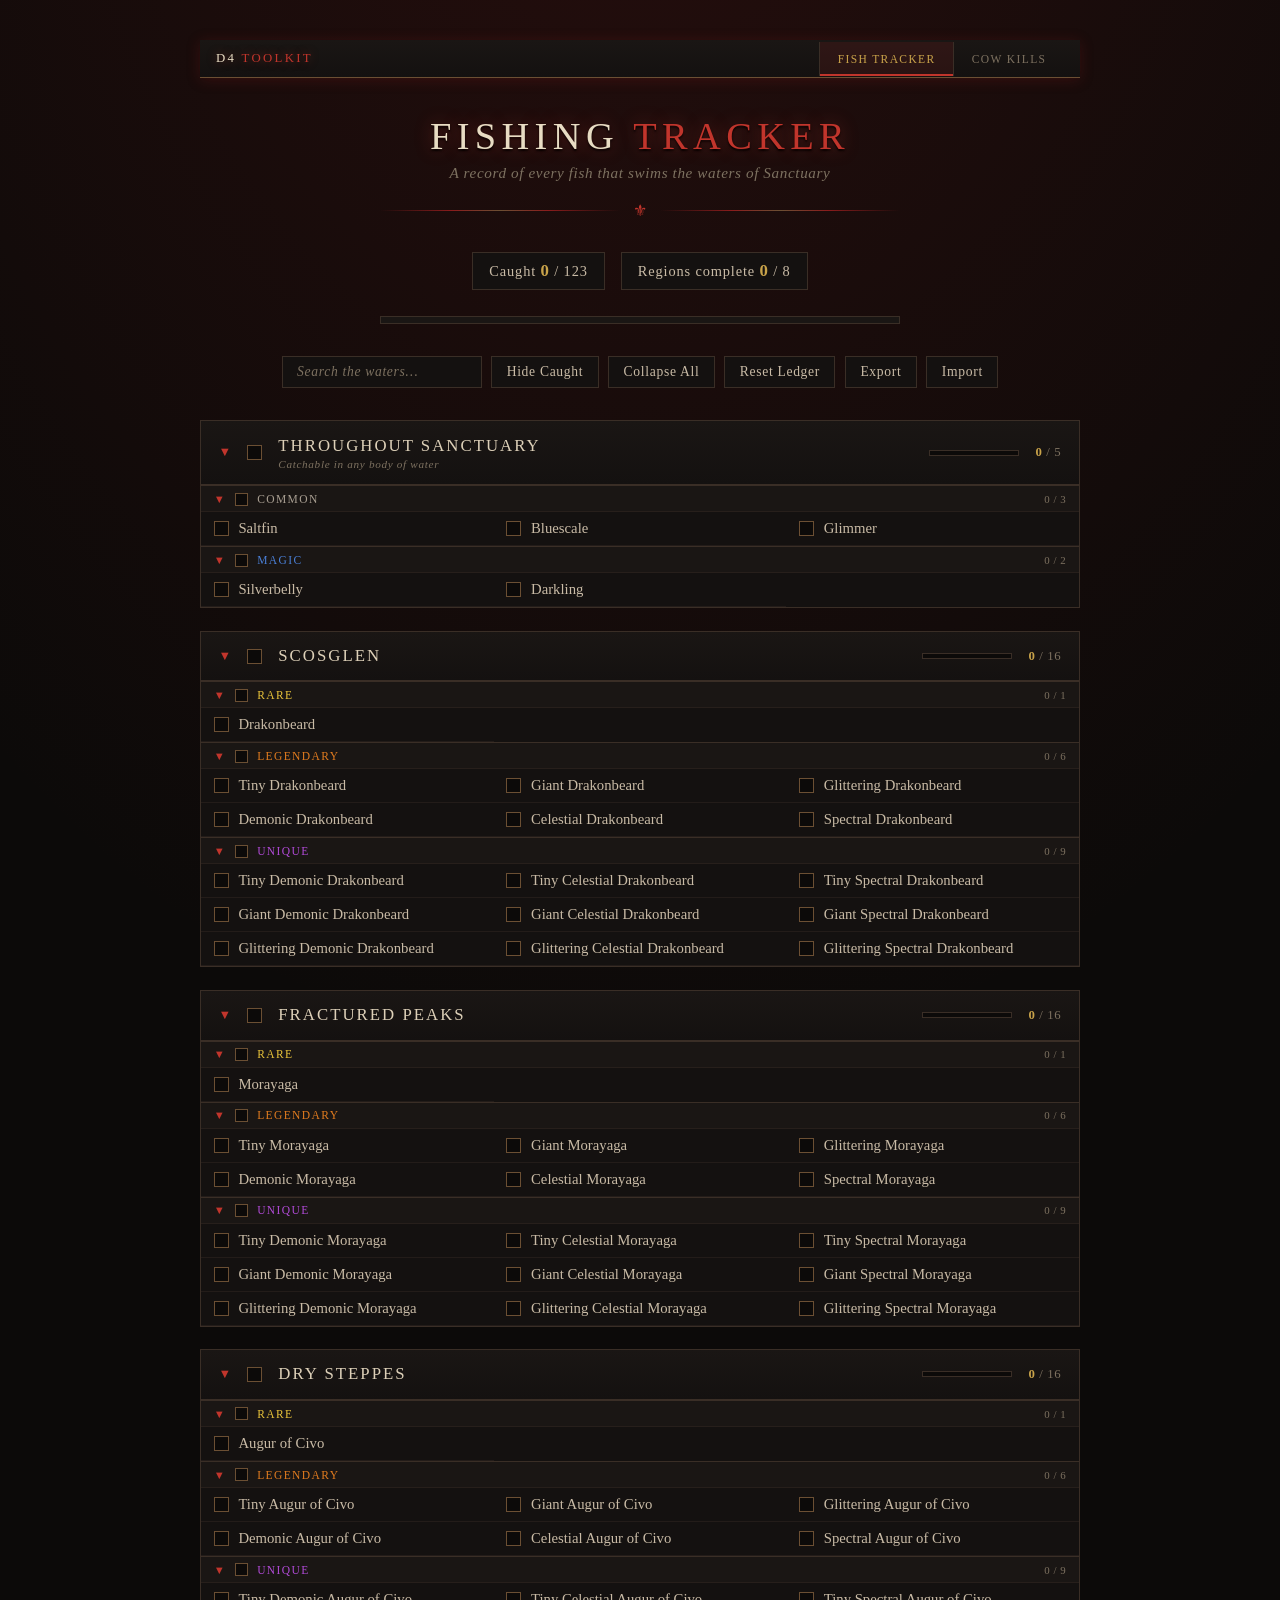
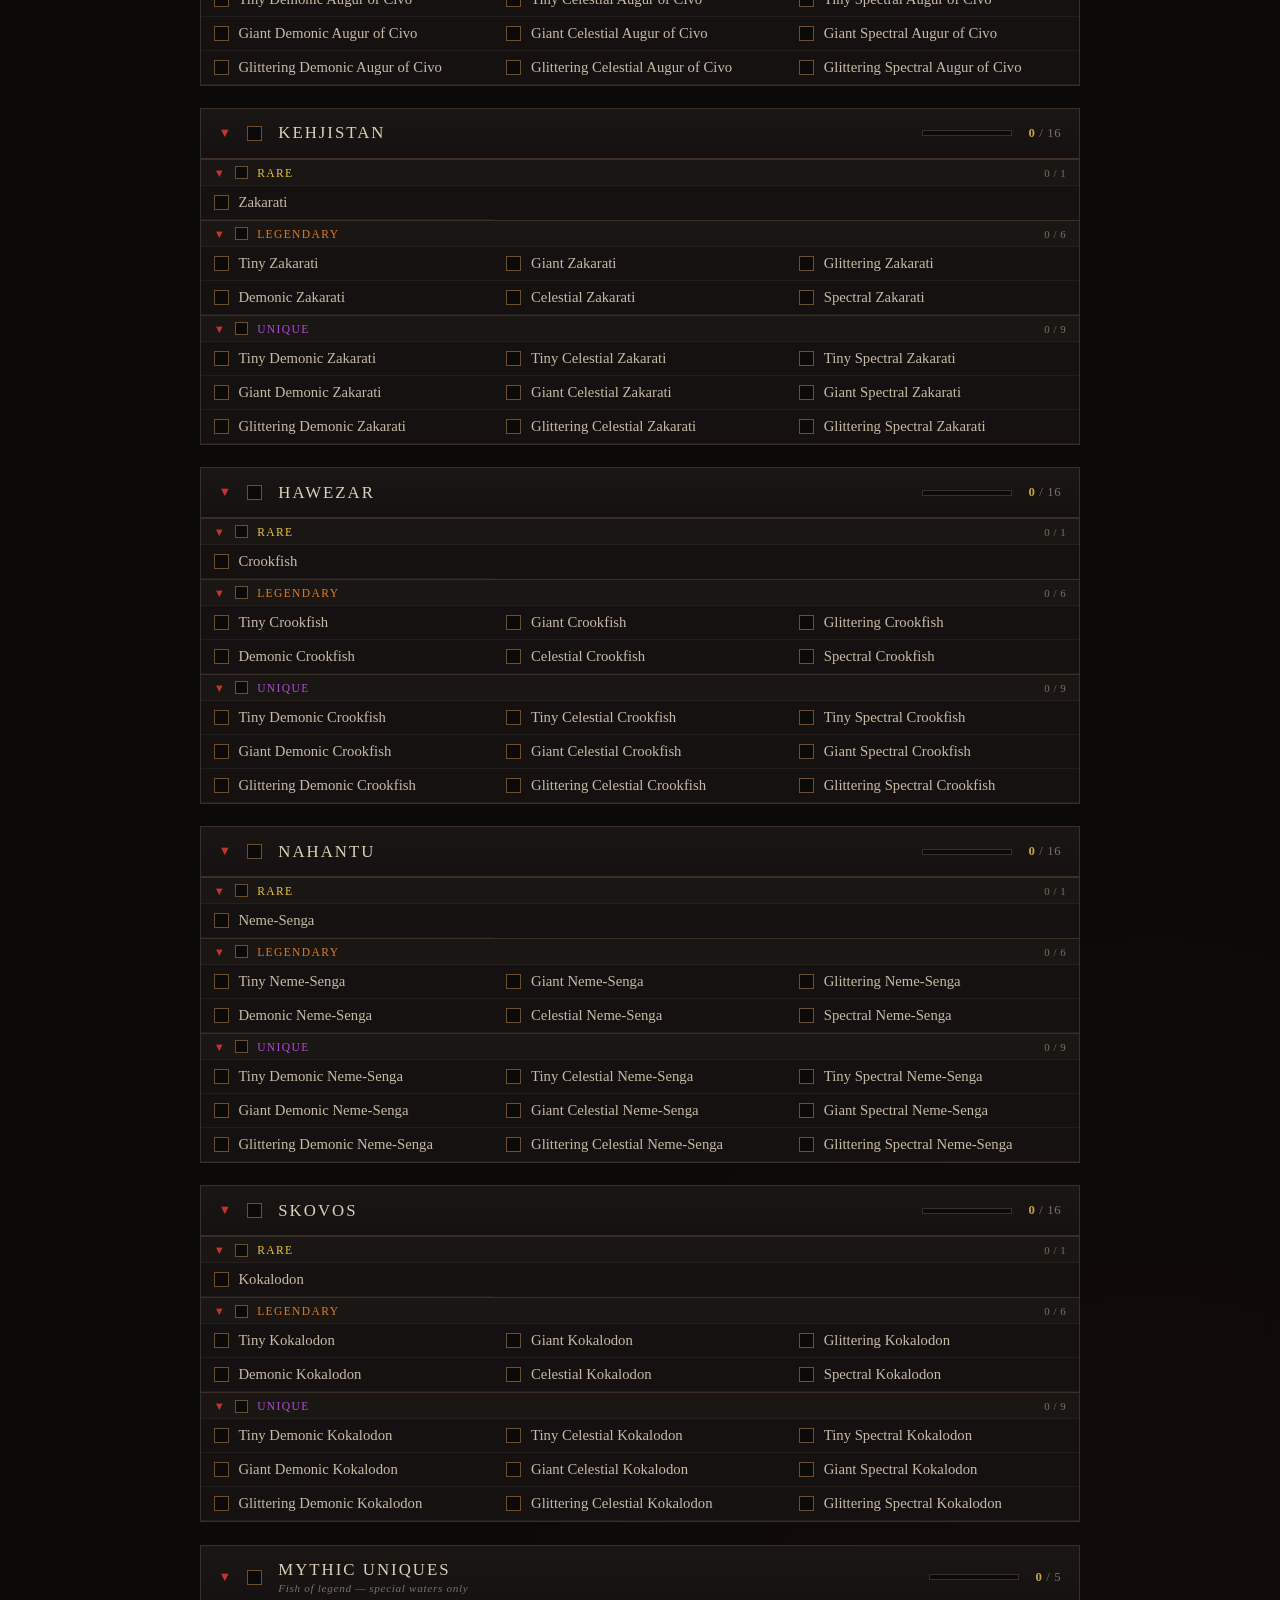
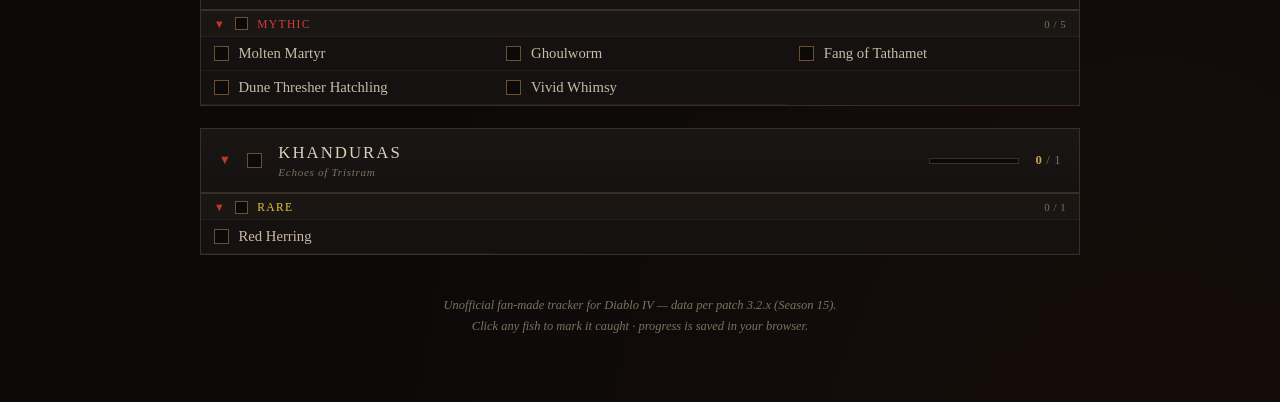
==== commit 58156061: "Add top nav header and Cow Kill Tracker page - Diablo-themed vertical-style top menu on both pages: " ====
--- a/index.html
+++ b/index.html
@@ -36,6 +36,39 @@
   }
   .wrap { max-width: 880px; margin: 0 auto; }
 
+  .topnav {
+    background: linear-gradient(180deg, var(--panel-2), var(--panel));
+    border-bottom: 1px solid var(--border-hi);
+    box-shadow: 0 2px 14px rgba(138,28,28,.25);
+    margin-bottom: 2.2rem;
+  }
+  .topnav .inner {
+    max-width: 880px; margin: 0 auto;
+    display: flex; align-items: center; gap: 0; flex-wrap: wrap;
+    padding: 0 1rem;
+  }
+  .topnav .brand {
+    color: #e8dcc3; letter-spacing: .18em; text-transform: uppercase;
+    font-size: .8rem; padding: .7rem 1.2rem .7rem 0;
+    text-shadow: 0 0 10px rgba(193,53,44,.5);
+  }
+  .topnav .brand .bl { color: var(--blood-hi); }
+  .topnav a.tool {
+    color: var(--text-dim); text-decoration: none;
+    letter-spacing: .12em; text-transform: uppercase;
+    font-size: .72rem;
+    padding: .7rem 1.1rem;
+    border-left: 1px solid var(--border);
+    transition: color .2s, background .2s;
+  }
+  .topnav a.tool:hover { color: #e8dcc3; background: rgba(138,28,28,.12); }
+  .topnav a.tool.active {
+    color: var(--gold);
+    background: rgba(138,28,28,.18);
+    box-shadow: inset 0 -2px 0 var(--blood-hi);
+  }
+  .topnav .spacer { flex: 1; }
+
   header { text-align: center; margin-bottom: 2rem; }
   h1 {
     font-size: clamp(1.6rem, 4vw, 2.4rem);
@@ -159,6 +192,10 @@
   }
   .rarity-group.collapsed .collapse-arrow { transform: rotate(-90deg); }
   .rarity-group.collapsed + .fish-grid { display: none; }
+  .fish-grid {
+    display: grid;
+    grid-template-columns: repeat(auto-fill, minmax(250px, 1fr));
+  }
   .rarity-group .rarity-name { cursor: pointer; font-size: inherit; }
   .rarity-group .rarity-name:hover { filter: brightness(1.25); }
   .rarity-group .box { width: 13px; height: 13px; }
@@ -204,6 +241,14 @@
 </head>
 <body>
 <div class="wrap">
+  <nav class="topnav">
+    <div class="inner">
+      <span class="brand">D4 <span class="bl">Toolkit</span></span>
+      <span class="spacer"></span>
+      <a class="tool active" href="index.html">Fish Tracker</a>
+      <a class="tool" href="cow.html">Cow Kills</a>
+    </div>
+  </nav>
   <header>
     <h1>Fishing <span class="bl">Tracker</span></h1>
     <p class="subtitle">A record of every fish that swims the waters of Sanctuary</p>
@@ -358,8 +403,6 @@
 
         var grid = document.createElement('div');
         grid.className = 'fish-grid';
-        grid.style.display = 'grid';
-        grid.style.gridTemplateColumns = 'repeat(auto-fill, minmax(250px, 1fr))';
         byRarity[rar].forEach(function (f) {
           var id = r.id + ':' + f[0].toLowerCase().replace(/[^a-z0-9]+/g, '-');
           var note = f[2];
@@ -393,7 +436,9 @@
       var sec = sectionEls[i];
       var n = 0;
       sec.querySelectorAll('.fish').forEach(function (el) {
-        var isCaught = !!el.querySelector('input').checked;
+        var inp = el.querySelector('input');
+        inp.checked = !!caught[el.dataset.id];
+        var isCaught = inp.checked;
         el.classList.toggle('caught', isCaught);
         el.style.display = (opts.hideCaught && isCaught) ? 'none' : '';
         if (isCaught) n++;
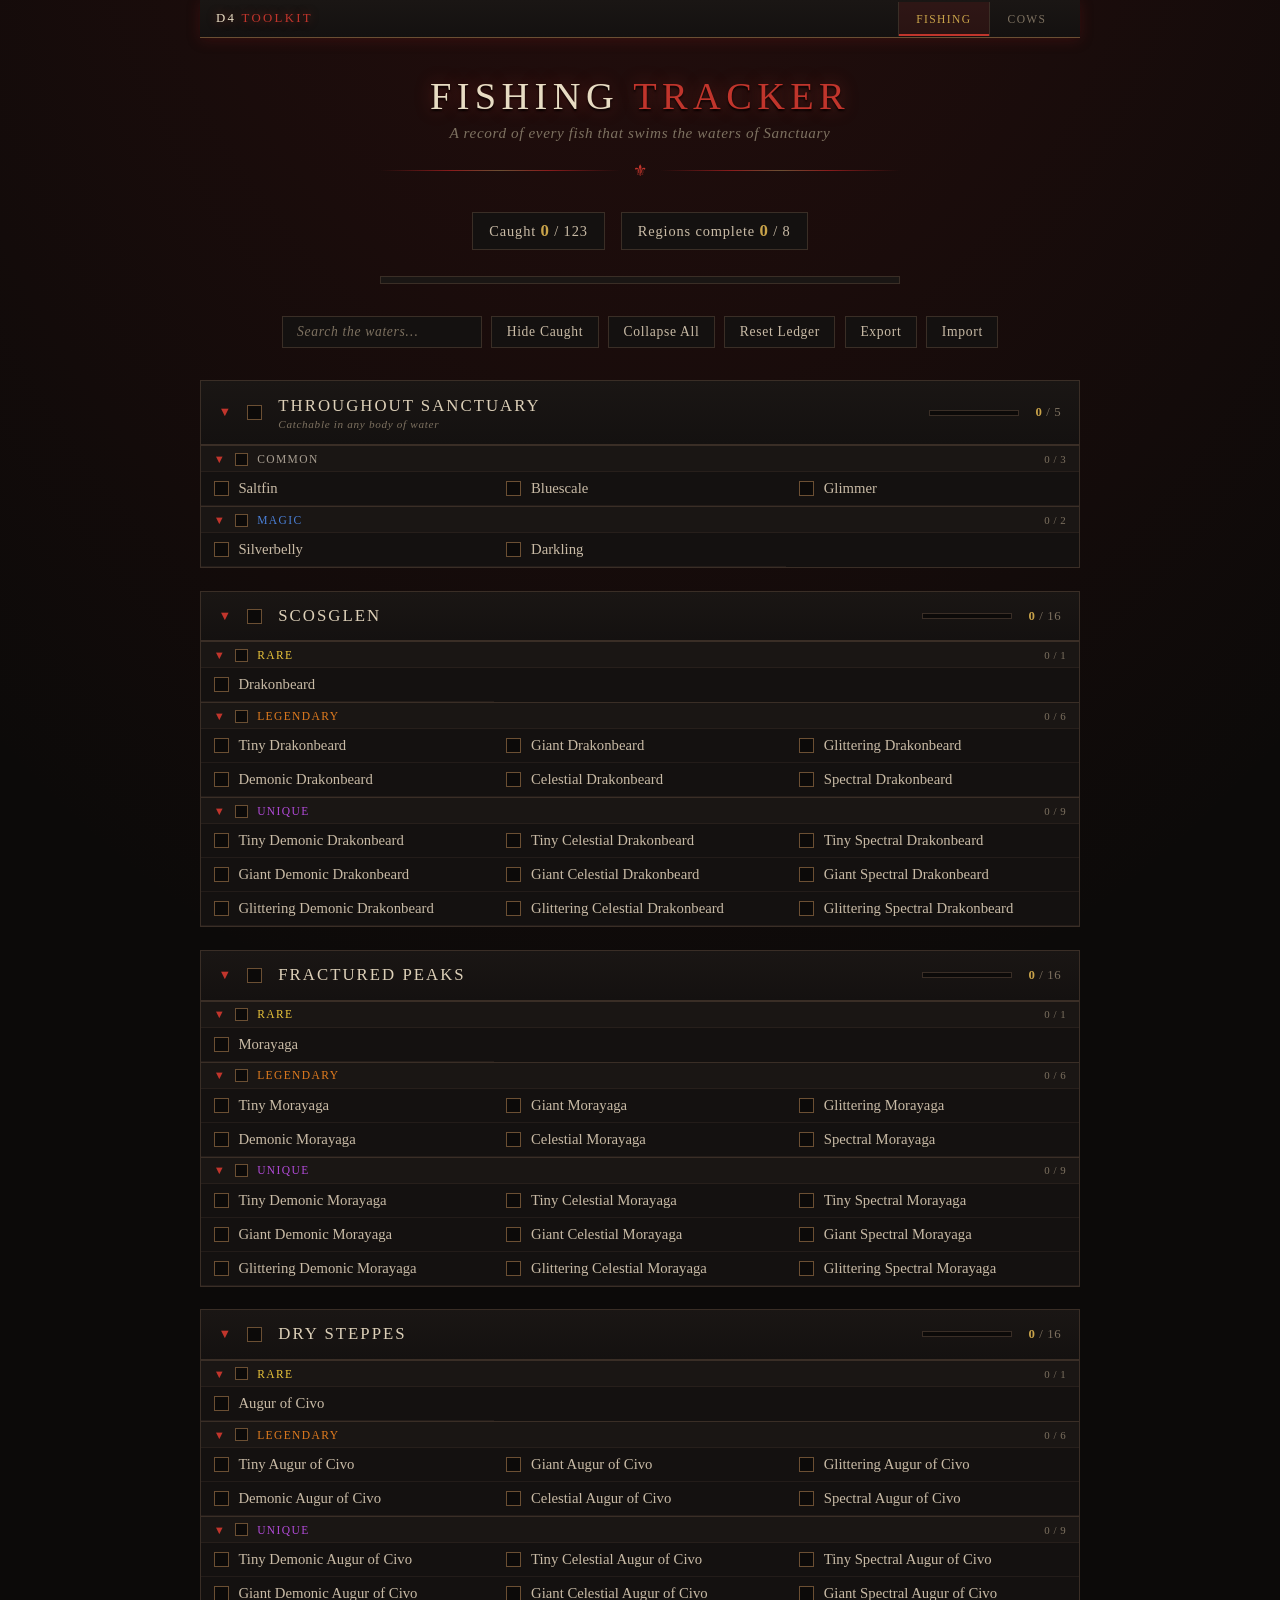
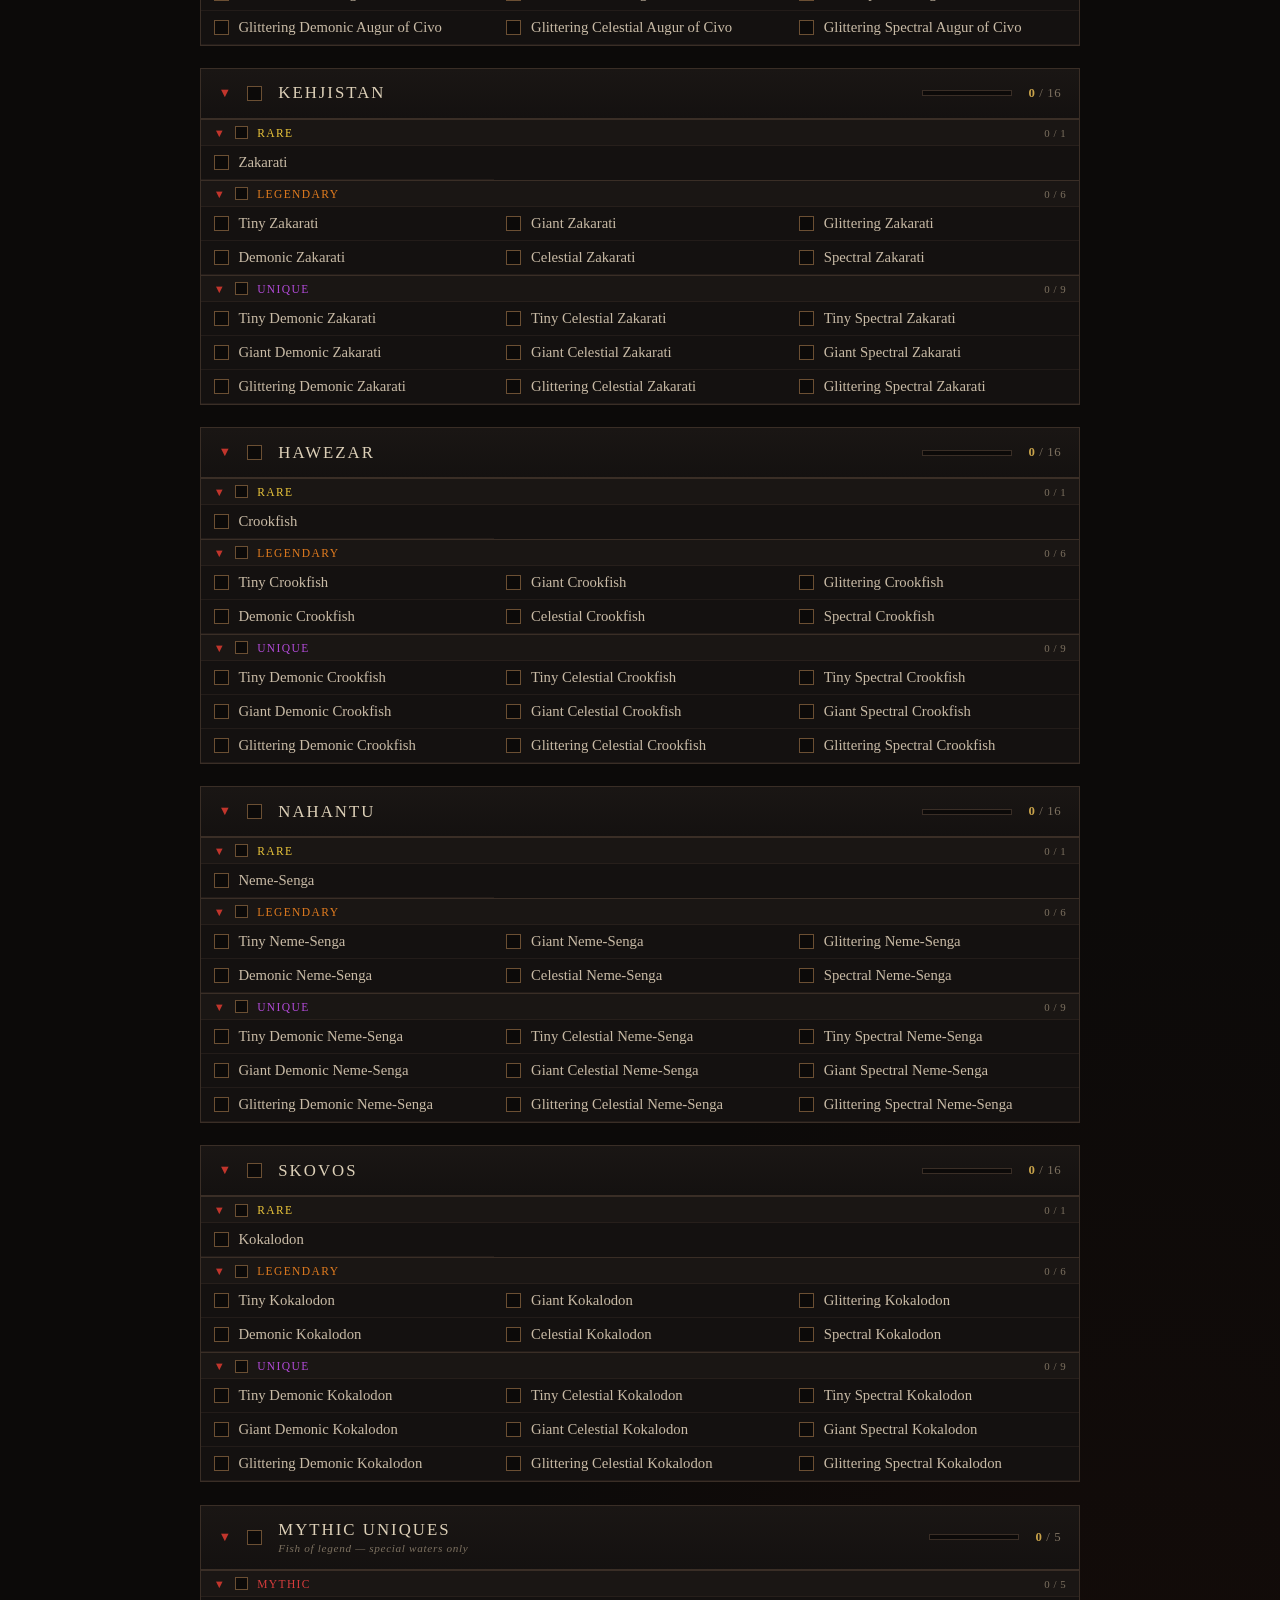
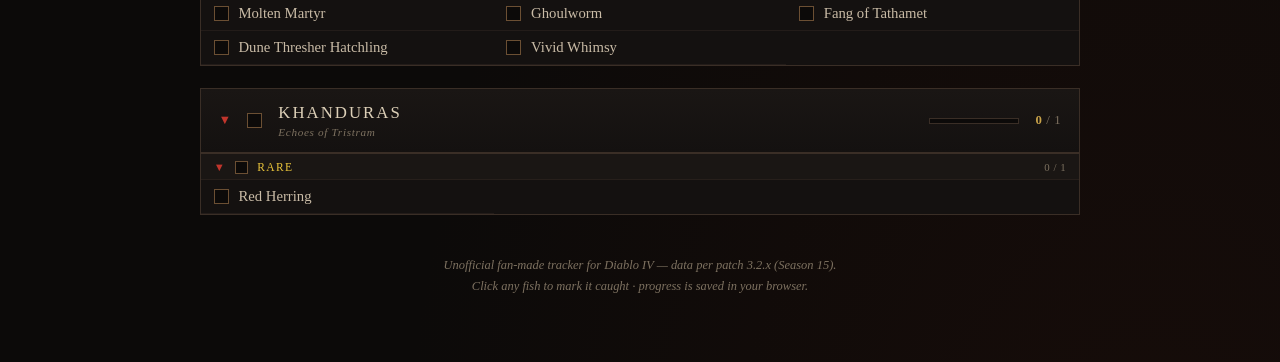
==== commit 2099c1a3: "Align header to top on both pages, rename menu items, retitle cow page - Fish page body padding remo" ====
--- a/index.html
+++ b/index.html
@@ -32,7 +32,7 @@
     color: var(--text);
     font-family: Georgia, 'Times New Roman', serif;
     min-height: 100vh;
-    padding: 2.5rem 1rem 4rem;
+    padding: 0 1rem 4rem;
   }
   .wrap { max-width: 880px; margin: 0 auto; }
 
@@ -245,8 +245,8 @@
     <div class="inner">
       <span class="brand">D4 <span class="bl">Toolkit</span></span>
       <span class="spacer"></span>
-      <a class="tool active" href="index.html">Fish Tracker</a>
-      <a class="tool" href="cow.html">Cow Kills</a>
+      <a class="tool active" href="index.html">Fishing</a>
+      <a class="tool" href="cow.html">Cows</a>
     </div>
   </nav>
   <header>
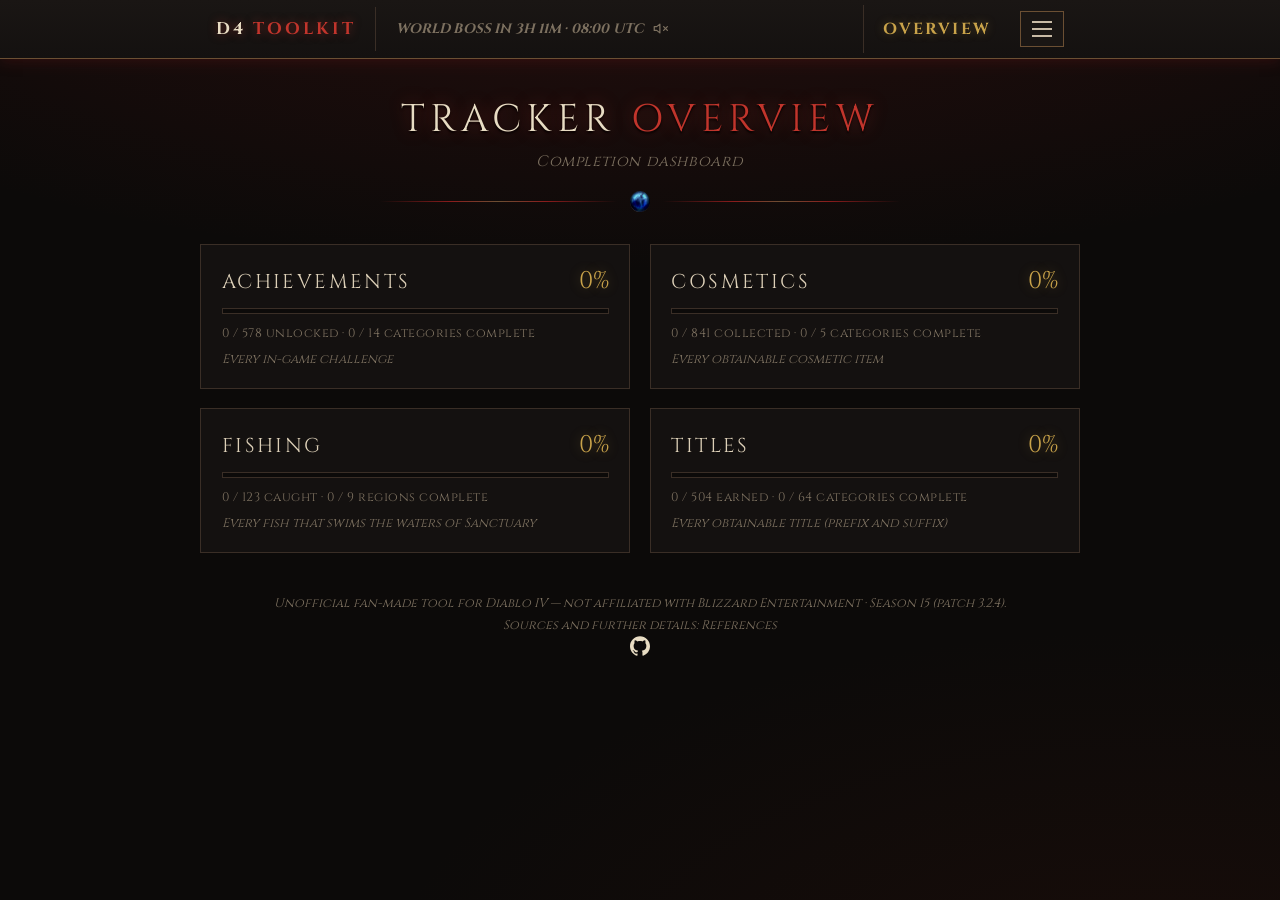
==== commit 3ca6afbe: "Initial public release Diablo IV completion tracker toolkit" ====
--- a/index.html
+++ b/index.html
@@ -1,557 +1,87 @@
-<!DOCTYPE html>
+﻿<!DOCTYPE html>
 <html lang="en">
 <head>
 <meta charset="UTF-8">
 <meta name="viewport" content="width=device-width, initial-scale=1.0">
-<title>Fishing Tracker — Diablo IV</title>
-<style>
-  :root {
-    --bg: #0c0a09;
-    --panel: #141110;
-    --panel-2: #1a1614;
-    --border: #3a2e26;
-    --border-hi: #6b4f33;
-    --blood: #8a1c1c;
-    --blood-hi: #c1352c;
-    --text: #c9bba6;
-    --text-dim: #7d7160;
-    --gold: #c9a34a;
-    --r-common: #a99f92;
-    --r-magic: #4a7fd6;
-    --r-rare: #e8c33a;
-    --r-legendary: #e07b1f;
-    --r-unique: #b04ad6;
-    --r-mythic: #d63c3c;
-  }
-  * { box-sizing: border-box; margin: 0; padding: 0; }
-  body {
-    background:
-      radial-gradient(ellipse 80% 40% at 50% -10%, rgba(138,28,28,.22), transparent),
-      radial-gradient(ellipse 60% 40% at 90% 110%, rgba(60,20,10,.25), transparent),
-      var(--bg);
-    color: var(--text);
-    font-family: Georgia, 'Times New Roman', serif;
-    min-height: 100vh;
-    padding: 0 1rem 4rem;
-  }
-  .wrap { max-width: 880px; margin: 0 auto; }
-
-  .topnav {
-    background: linear-gradient(180deg, var(--panel-2), var(--panel));
-    border-bottom: 1px solid var(--border-hi);
-    box-shadow: 0 2px 14px rgba(138,28,28,.25);
-    margin-bottom: 2.2rem;
-  }
-  .topnav .inner {
-    max-width: 880px; margin: 0 auto;
-    display: flex; align-items: center; gap: 0; flex-wrap: wrap;
-    padding: 0 1rem;
-  }
-  .topnav .brand {
-    color: #e8dcc3; letter-spacing: .18em; text-transform: uppercase;
-    font-size: .8rem; padding: .7rem 1.2rem .7rem 0;
-    text-shadow: 0 0 10px rgba(193,53,44,.5);
-  }
-  .topnav .brand .bl { color: var(--blood-hi); }
-  .topnav a.tool {
-    color: var(--text-dim); text-decoration: none;
-    letter-spacing: .12em; text-transform: uppercase;
-    font-size: .72rem;
-    padding: .7rem 1.1rem;
-    border-left: 1px solid var(--border);
-    transition: color .2s, background .2s;
-  }
-  .topnav a.tool:hover { color: #e8dcc3; background: rgba(138,28,28,.12); }
-  .topnav a.tool.active {
-    color: var(--gold);
-    background: rgba(138,28,28,.18);
-    box-shadow: inset 0 -2px 0 var(--blood-hi);
-  }
-  .topnav .spacer { flex: 1; }
-
-  header { text-align: center; margin-bottom: 2rem; }
-  h1 {
-    font-size: clamp(1.6rem, 4vw, 2.4rem);
-    letter-spacing: .14em;
-    text-transform: uppercase;
-    color: #e8dcc3;
-    text-shadow: 0 0 18px rgba(193,53,44,.45), 0 2px 2px #000;
-    font-weight: normal;
-  }
-  h1 .bl { color: var(--blood-hi); }
-  .subtitle {
-    margin-top: .4rem;
-    color: var(--text-dim);
-    font-style: italic;
-    font-size: .95rem;
-    letter-spacing: .04em;
-  }
-  .divider {
-    display: flex; align-items: center; gap: .8rem;
-    margin: 1.2rem auto 0; max-width: 520px; color: var(--blood-hi);
-  }
-  .divider::before, .divider::after {
-    content: ''; flex: 1; height: 1px;
-    background: linear-gradient(90deg, transparent, var(--blood) 30%, var(--border-hi) 50%, var(--blood) 70%, transparent);
-  }
-
-  /* summary */
-  .summary {
-    display: flex; flex-wrap: wrap; gap: 1rem;
-    justify-content: center; align-items: center;
-    margin-bottom: 1.6rem;
-    font-size: .9rem;
-  }
-  .stat {
-    background: var(--panel); border: 1px solid var(--border);
-    padding: .5rem 1rem; letter-spacing: .06em;
-  }
-  .stat b { color: var(--gold); font-size: 1.05rem; }
-  .global-bar {
-    max-width: 520px; margin: 0 auto 2rem;
-    height: 8px; background: var(--panel-2);
-    border: 1px solid var(--border); position: relative;
-  }
-  .global-bar > div {
-    height: 100%; width: 0;
-    background: linear-gradient(90deg, var(--blood), var(--blood-hi), var(--gold));
-    transition: width .35s ease;
-  }
-
-  /* controls */
-  .controls {
-    display: flex; flex-wrap: wrap; gap: .6rem;
-    justify-content: center; margin-bottom: 2rem;
-  }
-  .controls button, .controls input {
-    background: var(--panel); color: var(--text);
-    border: 1px solid var(--border); padding: .45rem .9rem;
-    font-family: inherit; font-size: .85rem; letter-spacing: .05em;
-    cursor: pointer; transition: border-color .2s, color .2s;
-  }
-  .controls button:hover { border-color: var(--blood-hi); color: #e8dcc3; }
-  .controls input { cursor: text; width: 200px; }
-  .controls input::placeholder { color: var(--text-dim); font-style: italic; }
-  .controls input:focus { outline: none; border-color: var(--blood-hi); }
-
-  /* region sections */
-  section {
-    background: var(--panel);
-    border: 1px solid var(--border);
-    margin-bottom: 1.4rem;
-  }
-  section > .head {
-    display: flex; align-items: center; gap: 1rem;
-    padding: .9rem 1.1rem;
-    background: linear-gradient(180deg, var(--panel-2), var(--panel));
-    border-bottom: 1px solid var(--border);
-    cursor: pointer; user-select: none;
-  }
-  section > .head:hover { border-color: var(--border-hi); }
-  .region-name {
-    font-size: 1.05rem; letter-spacing: .12em; text-transform: uppercase;
-    color: #ddd0b8; flex: 1;
-  }
-  .region-name .tag {
-    font-size: .7rem; color: var(--text-dim); letter-spacing: .06em;
-    text-transform: none; display: block; margin-top: .15rem; font-style: italic;
-  }
-  .region-count { font-size: .8rem; color: var(--text-dim); letter-spacing: .05em; }
-  .region-count b { color: var(--gold); }
-  .mini-bar {
-    width: 90px; height: 6px; background: var(--bg);
-    border: 1px solid var(--border);
-  }
-  .mini-bar > div {
-    height: 100%; width: 0;
-    background: linear-gradient(90deg, var(--blood), var(--gold));
-    transition: width .3s ease;
-  }
-  .chevron { color: var(--blood-hi); font-size: .8rem; transition: transform .25s; }
-  section.collapsed .chevron { transform: rotate(-90deg); }
-  section.collapsed .fish-list { display: none; }
-
-  .fish-list { display: block; }
-
-  .rarity-group {
-    cursor: pointer;
-    display: flex; align-items: center; gap: .6rem;
-    padding: .4rem .8rem .35rem;
-    background: var(--panel-2);
-    border-top: 1px solid var(--border);
-    border-bottom: 1px solid rgba(58,46,38,.4);
-    font-size: .72rem; letter-spacing: .16em; text-transform: uppercase;
-    user-select: none;
-  }
-  .gcheck { display: inline-flex; align-items: center; cursor: pointer; }
-  .gcheck input { display: none; }
-  .collapse-arrow {
-    cursor: pointer; color: var(--blood-hi);
-    font-size: .7rem; width: 1em; text-align: center;
-    transition: transform .2s;
-  }
-  .rarity-group.collapsed .collapse-arrow { transform: rotate(-90deg); }
-  .rarity-group.collapsed + .fish-grid { display: none; }
-  .fish-grid {
-    display: grid;
-    grid-template-columns: repeat(auto-fill, minmax(250px, 1fr));
-  }
-  .rarity-group .rarity-name { cursor: pointer; font-size: inherit; }
-  .rarity-group .rarity-name:hover { filter: brightness(1.25); }
-  .rarity-group .box { width: 13px; height: 13px; }
-  .rarity-group .rarity-count { margin-left: auto; color: var(--text-dim); letter-spacing: .05em; font-size: .68rem; }
-
-  .fish {
-    display: flex; align-items: center; gap: .6rem;
-    padding: .5rem .8rem; cursor: pointer;
-    border-bottom: 1px solid rgba(58,46,38,.4);
-    transition: background .15s;
-  }
-  .fish:hover { background: rgba(138,28,28,.08); }
-  .fish input { display: none; }
-  .box {
-    width: 15px; height: 15px; flex: none;
-    border: 1px solid var(--border-hi); background: var(--bg);
-    position: relative; transition: all .15s;
-  }
-  input:checked + .box { background: var(--blood); border-color: var(--blood-hi); }
-  input:checked + .box::after {
-    content: '✕'; position: absolute; inset: 0;
-    display: flex; align-items: center; justify-content: center;
-    color: #f3e6c8; font-size: .7rem; line-height: 1;
-  }
-  .name { flex: 1; font-size: .92rem; }
-  .fish.caught .name { color: var(--text-dim); text-decoration: line-through; text-decoration-color: rgba(138,28,28,.7); }
-  .rarity { font-size: .62rem; letter-spacing: .12em; text-transform: uppercase; flex: none; }
-  .r-common    { color: var(--r-common); }
-  .r-magic     { color: var(--r-magic); }
-  .r-rare      { color: var(--r-rare); }
-  .r-legendary { color: var(--r-legendary); }
-  .r-unique    { color: var(--r-unique); }
-  .r-mythic    { color: var(--r-mythic); }
-
-  footer {
-    text-align: center; margin-top: 2.5rem;
-    color: var(--text-dim); font-size: .78rem; font-style: italic;
-    line-height: 1.7;
-  }
-  footer a { color: var(--gold); text-decoration: none; }
-  footer a:hover { text-decoration: underline; }
-</style>
+<link rel="icon" type="image/svg+xml" href="img/favicon.svg">
+<link rel="preconnect" href="https://fonts.googleapis.com">
+<link rel="preconnect" href="https://fonts.gstatic.com" crossorigin>
+<link rel="stylesheet" href="https://fonts.googleapis.com/css2?family=Cinzel:wght@400..900&display=swap">
+<title>D4TK - Overview</title>
+<link rel="stylesheet" href="css/theme.css">
+<link rel="stylesheet" href="css/overview.css">
 </head>
 <body>
+<nav class="topnav">
+  <div class="inner">
+    <a class="brand" href="index.html">D4 <span class="bl">Toolkit</span></a>
+    <span class="tool wb-timer" id="wb-timer" title="Next world boss spawn (local time)">World boss …</span>
+    <span class="spacer"></span>
+    <span class="nav-active-label">Overview</span>
+    <div class="burger" id="burger">
+      <button class="burger-btn" id="burger-btn" aria-label="Open menu" aria-expanded="false"><span></span><span></span><span></span></button>
+      <div class="burger-menu" id="burger-menu">
+        <a class="tool" href="achievements.html">Achievements</a>
+        <a class="tool" href="cosmetics.html">Cosmetics</a>
+        <a class="tool" href="cow.html">Cows</a>
+        <a class="tool" href="cube.html">Cube</a>
+        <a class="tool" href="experience.html">Experience</a>
+        <a class="tool" href="fishing.html">Fishing</a>
+        <a class="tool" href="references.html">References</a>
+        <a class="tool" href="runes.html">Runes</a>
+        <a class="tool" href="titles.html">Titles</a>
+      </div>
+    </div>
+  </div>
+</nav>
 <div class="wrap">
-  <nav class="topnav">
-    <div class="inner">
-      <span class="brand">D4 <span class="bl">Toolkit</span></span>
-      <span class="spacer"></span>
-      <a class="tool active" href="index.html">Fishing</a>
-      <a class="tool" href="cow.html">Cows</a>
-    </div>
-  </nav>
   <header>
-    <h1>Fishing <span class="bl">Tracker</span></h1>
-    <p class="subtitle">A record of every fish that swims the waters of Sanctuary</p>
+    <h1>Tracker <span class="bl">Overview</span></h1>
+    <p class="subtitle">Completion dashboard</p>
     <div class="divider">⚜</div>
   </header>
 
-  <div class="summary">
-    <div class="stat">Caught <b id="stat-caught">0</b> / <span id="stat-total">0</span></div>
-    <div class="stat">Regions complete <b id="stat-regions">0</b> / 8</div>
-  </div>
-  <div class="global-bar"><div id="global-fill"></div></div>
-
-  <div class="controls">
-    <input type="search" id="search" placeholder="Search the waters…" aria-label="Search fish">
-    <button id="btn-hide-caught">Hide Caught</button>
-    <button id="btn-expand">Collapse All</button>
-    <button id="btn-reset">Reset Ledger</button>
-    <button id="btn-export">Export</button>
-    <button id="btn-import">Import</button>
-    <input type="file" id="import-file" accept="application/json,.json" style="display:none">
-  </div>
-
-  <main id="regions"></main>
+  <main id="trackers" class="tracker-grid">
+    <a class="tracker-card" href="achievements.html">
+      <div class="card-head"><span class="card-name">Achievements</span><span class="card-pct" id="pct-achievements">–</span></div>
+      <div class="card-bar"><div id="bar-achievements"></div></div>
+      <div class="card-meta" id="meta-achievements">Loading…</div>
+      <div class="card-desc">Every in-game challenge</div>
+    </a>
+    <a class="tracker-card" href="cosmetics.html">
+      <div class="card-head"><span class="card-name">Cosmetics</span><span class="card-pct" id="pct-cosmetics">–</span></div>
+      <div class="card-bar"><div id="bar-cosmetics"></div></div>
+      <div class="card-meta" id="meta-cosmetics">Loading…</div>
+      <div class="card-desc">Every obtainable cosmetic item</div>
+    </a>
+    <a class="tracker-card" href="fishing.html">
+      <div class="card-head"><span class="card-name">Fishing</span><span class="card-pct" id="pct-fishing">–</span></div>
+      <div class="card-bar"><div id="bar-fishing"></div></div>
+      <div class="card-meta" id="meta-fishing">Loading…</div>
+      <div class="card-desc">Every fish that swims the waters of Sanctuary</div>
+    </a>
+    <a class="tracker-card" href="titles.html">
+      <div class="card-head"><span class="card-name">Titles</span><span class="card-pct" id="pct-titles">–</span></div>
+      <div class="card-bar"><div id="bar-titles"></div></div>
+      <div class="card-meta" id="meta-titles">Loading…</div>
+      <div class="card-desc">Every obtainable title (prefix and suffix)</div>
+    </a>
+  </main>
 
   <footer>
-    Unofficial fan-made tracker for Diablo IV — data per patch 3.2.x (Season 15).<br>
-    Click any fish to mark it caught · progress is saved in your browser.
+    Unofficial fan-made tool for Diablo IV — not affiliated with Blizzard Entertainment · Season 15 (patch 3.2.4).<br>
+    Sources and further details: <a class="ref" href="references.html">References</a><br>
+    <a class="gh" href="https://github.com/Akaizoku/d4tk" target="_blank" rel="noopener" aria-label="D4TK on GitHub" title="D4TK on GitHub"><svg viewBox="0 0 24 24" width="13" height="13" fill="currentColor" aria-hidden="true"><path d="M12 .297c-6.63 0-12 5.373-12 12 0 5.303 3.438 9.8 8.205 11.385.6.113.82-.258.82-.577 0-.285-.01-1.04-.015-2.04-3.338.724-4.042-1.61-4.042-1.61C4.422 18.07 3.633 17.7 3.633 17.7c-1.087-.744.084-.729.084-.729 1.205.084 1.838 1.236 1.838 1.236 1.07 1.835 2.809 1.305 3.495.998.108-.776.417-1.305.76-1.605-2.665-.3-5.466-1.332-5.466-5.93 0-1.31.465-2.38 1.235-3.22-.135-.303-.54-1.523.105-3.176 0 0 1.005-.322 3.3 1.23.96-.267 1.98-.399 3-.405 1.02.006 2.04.138 3 .405 2.28-1.552 3.285-1.23 3.285-1.23.645 1.653.24 2.873.12 3.176.765.84 1.23 1.91 1.23 3.22 0 4.61-2.805 5.625-5.475 5.92.42.36.81 1.096.81 2.22 0 1.606-.015 2.896-.015 3.286 0 .315.21.69.825.57C20.565 22.092 24 17.592 24 12.297c0-6.627-5.373-12-12-12"/></svg></a>
   </footer>
 </div>
 
-<script>
-(function () {
-  'use strict';
-
-  var LEG_TRAITS  = ['Tiny', 'Giant', 'Glittering', 'Demonic', 'Celestial', 'Spectral'];
-  var UNIQ_COMBOS = [
-    ['Tiny','Demonic'], ['Tiny','Celestial'], ['Tiny','Spectral'],
-    ['Giant','Demonic'], ['Giant','Celestial'], ['Giant','Spectral'],
-    ['Glittering','Demonic'], ['Glittering','Celestial'], ['Glittering','Spectral']
-  ];
-
-  var REGIONS = [
-    { name: 'Throughout Sanctuary', tag: 'Catchable in any body of water', fish: [
-      ['Saltfin','Common'], ['Bluescale','Common'], ['Glimmer','Common'],
-      ['Silverbelly','Magic'], ['Darkling','Magic']
-    ]},
-    { name: 'Scosglen',         base: 'Drakonbeard' },
-    { name: 'Fractured Peaks', base: 'Morayaga' },
-    { name: 'Dry Steppes',      base: 'Augur of Civo' },
-    { name: 'Kehjistan',        base: 'Zakarati' },
-    { name: 'Hawezar',          base: 'Crookfish' },
-    { name: 'Nahantu',          base: 'Neme-Senga' },
-    { name: 'Skovos',           base: 'Kokalodon' },
-    { name: 'Mythic Uniques', tag: 'Fish of legend — special waters only', fish: [
-      ['Molten Martyr','Mythic','Pools of lava'],
-      ['Ghoulworm','Mythic','Pools of blood'],
-      ['Fang of Tathamet','Mythic','Helltides'],
-      ['Dune Thresher Hatchling','Mythic','Sandy dunes'],
-      ['Vivid Whimsy','Mythic','Somewhere in Sanctuary']
-    ]},
-    { name: 'Khanduras', tag: 'Echoes of Tristram', fish: [
-      ['Red Herring','Rare']
-    ]}
-  ];
-
-  REGIONS.forEach(function (r) {
-    if (!r.fish) {
-      r.fish = [[r.base, 'Rare']];
-      LEG_TRAITS.forEach(function (t) { r.fish.push([t + ' ' + r.base, 'Legendary']); });
-      UNIQ_COMBOS.forEach(function (c) { r.fish.push([c.join(' ') + ' ' + r.base, 'Unique']); });
-    }
-    r.id = r.name.toLowerCase().replace(/[^a-z0-9]+/g, '-');
-  });
-
-  var STORE_KEY = 'd4-angler-ledger-v1';
-  var caught = {};
-  try { caught = JSON.parse(localStorage.getItem(STORE_KEY)) || {}; } catch (e) { caught = {}; }
-
-  var opts = { hideCaught: false };
-
-  var regionsEl = document.getElementById('regions');
-  var sectionEls = [];
-
-  function save() {
-    try { localStorage.setItem(STORE_KEY, JSON.stringify(caught)); } catch (e) {}
-  }
-
-  function build() {
-    REGIONS.forEach(function (r) {
-      var sec = document.createElement('section');
-      sec.dataset.region = r.id;
-
-      var head = document.createElement('div');
-      head.className = 'head';
-      head.innerHTML =
-        '<span class="chevron">▼</span>' +
-        '<label class="gcheck"><input type="checkbox">' +
-        '<span class="box"></span></label>' +
-        '<span class="region-name">' + r.name +
-        (r.tag ? '<span class="tag">' + r.tag + '</span>' : '') +
-        '</span>' +
-        '<span class="mini-bar"><div></div></span>' +
-        '<span class="region-count"><b>0</b> / ' + r.fish.length + '</span>';
-      var headBox = head.querySelector('.gcheck input');
-      headBox.addEventListener('change', function () {
-        sec.querySelectorAll('.fish').forEach(function (el) {
-          var id = el.dataset.id;
-          if (headBox.checked) caught[id] = true; else delete caught[id];
-        });
-        save(); refresh();
-      });
-      head.addEventListener('click', function (e) {
-        if (head.querySelector('.gcheck').contains(e.target)) return;
-        sec.classList.toggle('collapsed');
-      });
-      sec.appendChild(head);
-
-      var list = document.createElement('div');
-      list.className = 'fish-list';
-      var byRarity = {};
-      r.fish.forEach(function (f) {
-        (byRarity[f[1]] = byRarity[f[1]] || []).push(f);
-      });
-      ['Common','Magic','Rare','Legendary','Unique','Mythic'].forEach(function (rar) {
-        if (!byRarity[rar]) return;
-        var group = document.createElement('div');
-        group.className = 'rarity-group';
-        group.innerHTML =
-          '<span class="collapse-arrow">▼</span>' +
-          '<label class="gcheck"><input type="checkbox">' +
-          '<span class="box"></span></label>' +
-          '<span class="rarity-name rarity r-' + rar.toLowerCase() + '">' + rar + '</span>' +
-          '<span class="rarity-count"></span>';
-        group.addEventListener('click', function (e) {
-          if (group.querySelector('.gcheck').contains(e.target)) return;
-          group.classList.toggle('collapsed');
-        });
-        var groupBox = group.querySelector('.gcheck input');
-        groupBox.addEventListener('change', function () {
-          byRarity[rar].forEach(function (f) {
-            var id = r.id + ':' + f[0].toLowerCase().replace(/[^a-z0-9]+/g, '-');
-            if (groupBox.checked) caught[id] = true; else delete caught[id];
-          });
-          save(); refresh();
-        });
-        var arrow = group.querySelector('.collapse-arrow');
-        arrow.addEventListener('click', function (e) {
-          e.stopPropagation();
-          group.classList.toggle('collapsed');
-        });
-        list.appendChild(group);
-
-        var grid = document.createElement('div');
-        grid.className = 'fish-grid';
-        byRarity[rar].forEach(function (f) {
-          var id = r.id + ':' + f[0].toLowerCase().replace(/[^a-z0-9]+/g, '-');
-          var note = f[2];
-          var label = document.createElement('label');
-          label.className = 'fish';
-          label.dataset.id = id;
-          label.dataset.name = f[0].toLowerCase();
-          label.title = note ? r.name + ' — ' + note : r.name;
-          label.innerHTML =
-            '<input type="checkbox"' + (caught[id] ? ' checked' : '') + '>' +
-            '<span class="box"></span>' +
-            '<span class="name">' + f[0] + '</span>';
-          var box = label.querySelector('input');
-          box.addEventListener('change', function () {
-            if (box.checked) caught[id] = true; else delete caught[id];
-            save(); refresh();
-          });
-          grid.appendChild(label);
-        });
-        list.appendChild(grid);
-      });
-      sec.appendChild(list);
-      regionsEl.appendChild(sec);
-      sectionEls.push(sec);
-    });
-  }
-
-  function refresh() {
-    var total = 0, caughtCount = 0, regionsDone = 0;
-    REGIONS.forEach(function (r, i) {
-      var sec = sectionEls[i];
-      var n = 0;
-      sec.querySelectorAll('.fish').forEach(function (el) {
-        var inp = el.querySelector('input');
-        inp.checked = !!caught[el.dataset.id];
-        var isCaught = inp.checked;
-        el.classList.toggle('caught', isCaught);
-        el.style.display = (opts.hideCaught && isCaught) ? 'none' : '';
-        if (isCaught) n++;
-      });
-      sec.querySelectorAll('.rarity-group').forEach(function (g) {
-        var grid = g.nextElementSibling;
-        var items = grid.querySelectorAll('.fish');
-        var gn = grid.querySelectorAll('.fish input:checked').length;
-        g.querySelector('.gcheck input').checked = gn === items.length && items.length > 0;
-        g.querySelector('.rarity-count').textContent = gn + ' / ' + items.length;
-      });
-      var headBox = sec.querySelector('.head .gcheck input');
-      var fishBoxes = sec.querySelectorAll('.fish input');
-      headBox.checked = n === r.fish.length && fishBoxes.length > 0;
-      var done = n === r.fish.length;
-      if (done) regionsDone++;
-      sec.querySelector('.region-count b').textContent = n;
-      sec.querySelector('.mini-bar div').style.width = (n / r.fish.length * 100) + '%';
-      sec.querySelector('.region-count').style.color = done ? 'var(--gold)' : '';
-      total += r.fish.length; caughtCount += n;
-    });
-    document.getElementById('stat-caught').textContent = caughtCount;
-    document.getElementById('stat-total').textContent = total;
-    document.getElementById('stat-regions').textContent = regionsDone;
-    document.getElementById('global-fill').style.width = (caughtCount / total * 100) + '%';
-    applySearch();
-  }
-
-  function applySearch() {
-    var q = document.getElementById('search').value.trim().toLowerCase();
-    sectionEls.forEach(function (sec) {
-      var any = false;
-      sec.querySelectorAll('.fish').forEach(function (el) {
-        var match = !q || el.dataset.name.indexOf(q) !== -1;
-        var hidden = opts.hideCaught && el.classList.contains('caught');
-        el.style.display = (match && !hidden) ? '' : 'none';
-        if (match && !hidden) any = true;
-      });
-      sec.style.display = any ? '' : 'none';
-    });
-  }
-
-  document.getElementById('search').addEventListener('input', applySearch);
-
-  document.getElementById('btn-hide-caught').addEventListener('click', function () {
-    opts.hideCaught = !opts.hideCaught;
-    this.textContent = opts.hideCaught ? 'Show Caught' : 'Hide Caught';
-    refresh();
-  });
-
-  document.getElementById('btn-expand').addEventListener('click', function () {
-    var anyOpen = sectionEls.some(function (s) { return !s.classList.contains('collapsed'); });
-    sectionEls.forEach(function (s) { s.classList.toggle('collapsed', anyOpen); });
-    this.textContent = anyOpen ? 'Expand All' : 'Collapse All';
-  });
-
-  document.getElementById('btn-export').addEventListener('click', function () {
-    var payload = {
-      app: 'd4-fishing-tracker',
-      version: 1,
-      exported: new Date().toISOString(),
-      caught: Object.keys(caught)
-    };
-    var blob = new Blob([JSON.stringify(payload, null, 2)], { type: 'application/json' });
-    var url = URL.createObjectURL(blob);
-    var a = document.createElement('a');
-    a.href = url;
-    a.download = 'fishing-tracker-backup-' + new Date().toISOString().slice(0, 10) + '.json';
-    document.body.appendChild(a);
-    a.click();
-    document.body.removeChild(a);
-    URL.revokeObjectURL(url);
-  });
-
-  document.getElementById('btn-import').addEventListener('click', function () {
-    document.getElementById('import-file').click();
-  });
-
-  document.getElementById('import-file').addEventListener('change', function () {
-    var file = this.files[0];
-    this.value = '';
-    if (!file) return;
-    var reader = new FileReader();
-    reader.onload = function () {
-      var data;
-      try { data = JSON.parse(reader.result); } catch (e) {
-        alert('Not a valid backup file.');
-        return;
-      }
-      var ids = (data && Array.isArray(data.caught)) ? data.caught : null;
-      if (!ids) {
-        alert('Not a valid backup file.');
-        return;
-      }
-      caught = {};
-      ids.forEach(function (id) { caught[id] = true; });
-      save();
-      location.reload();
-    };
-    reader.readAsText(file);
-  });
-
-  document.getElementById('btn-reset').addEventListener('click', function () {
-    if (!confirm('Cast aside the entire ledger? All progress will be lost.')) return;
-    caught = {};
-    save();
-    sectionEls.forEach(function (s) { s.querySelectorAll('input').forEach(function (i) { i.checked = false; }); });
-    refresh();
-  });
-
-  build();
-  refresh();
-})();
-</script>
+<script src="js/tracker.js"></script>
+<script src="js/data/achievements-data.js"></script>
+<script src="js/data/cosmetics-data.js"></script>
+<script src="js/data/fishing-data.js"></script>
+<script src="js/data/titles-data.js"></script>
+<script src="js/overview.js"></script>
+<script src="js/nav.js"></script>
+<script src="js/worldboss.js"></script>
 </body>
 </html>
--- a/css/theme.css
+++ b/css/theme.css
@@ -0,0 +1,532 @@
+:root {
+  --bg: #0c0a09;
+  --panel: #141110;
+  --panel-2: #1a1614;
+  --border: #3a2e26;
+  --border-hi: #6b4f33;
+  --blood: #8a1c1c;
+  --blood-hi: #c1352c;
+  --text: #c9bba6;
+  --text-dim: #7d7160;
+  --gold: #c9a34a;
+  --r-common: #a99f92;
+  --r-magic: #4a7fd6;
+  --r-rare: #e8c33a;
+  --r-legendary: #e07b1f;
+  --r-unique: #c7b377;
+  --r-mythic: #b04ad6;
+}
+* { box-sizing: border-box; margin: 0; padding: 0; }
+body {
+  background:
+    radial-gradient(ellipse 80% 40% at 50% -10%, rgba(138,28,28,.22), transparent),
+    radial-gradient(ellipse 60% 40% at 90% 110%, rgba(60,20,10,.25), transparent),
+    var(--bg);
+  color: var(--text);
+  font-family: 'Exocet', 'Cinzel', Georgia, 'Times New Roman', serif;
+  min-height: 100vh;
+  padding: 0 0 4rem;
+}
+.wrap { max-width: calc(880px + 2rem); margin: 0 auto; padding: 0 1rem; }
+
+/* topnav */
+.topnav {
+  position: sticky; top: 0; z-index: 100;
+  background: linear-gradient(180deg, var(--panel-2), var(--panel));
+  border-bottom: 1px solid var(--border-hi);
+  box-shadow: 0 2px 14px rgba(138,28,28,.25);
+  margin-bottom: 2.2rem;
+}
+.topnav .inner {
+  max-width: 880px; margin: 0 auto;
+  display: flex; align-items: center; gap: 0; flex-wrap: wrap;
+  padding: 0 1rem;
+  min-height: 3.6rem;
+}
+.topnav .brand {
+  color: #e8dcc3; letter-spacing: .18em; text-transform: uppercase;
+  font-size: 1.05rem; font-weight: 700; padding: .8rem 1.2rem .8rem 0;
+  text-shadow: 0 0 10px rgba(193,53,44,.5);
+  text-decoration: none;
+}
+.topnav .brand .bl { color: var(--blood-hi); }
+.topnav .spacer { flex: 1; }
+.topnav .wb-timer {
+  color: var(--text-dim); font-style: italic; font-weight: 700;
+  letter-spacing: .01em; text-transform: uppercase;
+  font-size: .85rem;
+  padding: .8rem .45rem .8rem 1.2rem;
+  border-left: 1px solid var(--border);
+  white-space: nowrap;
+  cursor: default;
+}
+.topnav .wb-timer.wb-soon { color: var(--gold); }
+.topnav .wb-timer.wb-urgent { color: var(--blood-hi); }
+.topnav .wb-sound {
+  background: none; border: none; cursor: pointer;
+  color: var(--text-dim);
+  padding: .8rem .5rem .8rem .1rem;
+  display: inline-flex; align-items: center;
+  transition: color .2s;
+}
+.topnav .wb-sound:hover { color: #e8dcc3; }
+.topnav .wb-sound.on { color: var(--gold); }
+.topnav .wb-sound svg { display: block; }
+.topnav .nav-active-label {
+  color: var(--gold); font-weight: 700;
+  letter-spacing: .14em; text-transform: uppercase;
+  font-size: 1rem;
+  padding: .8rem .9rem .8rem 1.2rem;
+  border-left: 1px solid var(--border);
+  white-space: nowrap;
+  text-shadow: 0 0 10px rgba(201,163,74,.35);
+}
+.topnav .burger { position: relative; display: flex; align-items: center; }
+.topnav .burger-btn {
+  background: var(--panel-2); border: 1px solid var(--border-hi);
+  width: 44px; height: 36px; margin-left: .9rem; padding: 0;
+  display: flex; flex-direction: column; justify-content: center; align-items: center;
+  gap: 5px; cursor: pointer;
+  transition: border-color .2s, background .2s;
+}
+.topnav .burger-btn span {
+  display: block; width: 20px; height: 2px;
+  background: var(--text);
+  transition: background .2s;
+}
+.topnav .burger-btn:hover { border-color: var(--blood-hi); background: rgba(138,28,28,.15); }
+.topnav .burger-btn:hover span { background: #e8dcc3; }
+.topnav .burger-menu {
+  display: none;
+  position: absolute; top: calc(100% + 4px); right: 0;
+  min-width: 200px;
+  flex-direction: column;
+  background: var(--panel);
+  border: 1px solid var(--border-hi);
+  box-shadow: 0 8px 24px rgba(0,0,0,.6);
+  z-index: 200;
+}
+.topnav .burger-menu.open { display: flex; }
+.topnav .burger-menu a.tool {
+  color: var(--text-dim); text-decoration: none; font-weight: 700;
+  letter-spacing: .12em; text-transform: uppercase;
+  font-size: .95rem;
+  padding: .8rem 1.2rem;
+  border-top: 1px solid var(--border);
+  transition: color .2s, background .2s;
+}
+.topnav .burger-menu a.tool:first-child { border-top: none; }
+.topnav .burger-menu a.tool:hover { color: #e8dcc3; background: rgba(138,28,28,.12); }
+.topnav .burger-menu a.tool.active {
+  color: var(--gold);
+  background: rgba(138,28,28,.18);
+  box-shadow: inset 2px 0 0 var(--blood-hi);
+}
+
+/* header */
+header { text-align: center; margin-bottom: 2rem; }
+h1 {
+  font-size: clamp(1.6rem, 4vw, 2.4rem);
+  letter-spacing: .14em;
+  text-transform: uppercase;
+  color: #e8dcc3;
+  text-shadow: 0 0 18px rgba(193,53,44,.45), 0 2px 2px #000;
+  font-weight: normal;
+}
+h1 .bl { color: var(--blood-hi); }
+.subtitle {
+  margin-top: .4rem;
+  color: var(--text-dim);
+  font-style: italic;
+  font-size: .95rem;
+  letter-spacing: .04em;
+}
+.divider {
+  display: flex; align-items: center; gap: .8rem;
+  margin: 1.2rem auto 0; max-width: 520px; color: var(--blood-hi);
+}
+.divider::before, .divider::after {
+  content: ''; flex: 1; height: 1px;
+  background: linear-gradient(90deg, transparent, var(--blood) 30%, var(--border-hi) 50%, var(--blood) 70%, transparent);
+}
+
+/* Clickable gem in the divider (Diablo II chat-gem nod): cycles colour on click. */
+.gem-btn {
+  background: none; border: none; padding: 0; margin: 0;
+  cursor: pointer; line-height: 0; transition: transform .15s;
+}
+.gem-btn:hover { transform: scale(1.18); }
+.gem-btn img { display: block; width: 20px; height: 21px; image-rendering: auto; }
+
+/* summary */
+.summary {
+  display: flex; flex-wrap: wrap; gap: 1rem;
+  justify-content: center; align-items: center;
+  margin-bottom: 1.6rem;
+  font-size: .9rem;
+}
+.stat {
+  background: var(--panel); border: 1px solid var(--border);
+  padding: .5rem 1rem; letter-spacing: .06em;
+}
+.stat b { color: var(--gold); font-size: 1.05rem; }
+.stat-note { color: var(--text-dim); font-size: .72rem; font-style: italic; letter-spacing: .03em; }
+.global-bar {
+  max-width: 520px; margin: 0 auto 2rem;
+  height: 8px; background: var(--panel-2);
+  border: 1px solid var(--border); position: relative;
+}
+.global-bar > div {
+  height: 100%; width: 0;
+  background: linear-gradient(90deg, var(--blood), var(--blood-hi), var(--gold));
+  transition: width .35s ease;
+}
+
+/* controls */
+.controls {
+  display: flex; flex-wrap: wrap; gap: .6rem;
+  justify-content: center; margin-bottom: 2rem;
+}
+.controls button, .controls input {
+  background: var(--panel); color: var(--text);
+  border: 1px solid var(--border); padding: .45rem .9rem;
+  font-family: inherit; font-size: .85rem; letter-spacing: .05em;
+  cursor: pointer; transition: border-color .2s, color .2s;
+}
+.controls button:hover { border-color: var(--blood-hi); color: #e8dcc3; }
+.controls input { cursor: text; width: 200px; }
+.controls input::placeholder { color: var(--text-dim); font-style: italic; }
+.controls input:focus { outline: none; border-color: var(--blood-hi); }
+
+/* search clear (×) button — red instead of the default blue */
+input[type="search"]::-webkit-search-cancel-button {
+  -webkit-appearance: none;
+  appearance: none;
+  height: 13px; width: 13px; margin-right: 2px;
+  cursor: pointer;
+  background: url("data:image/svg+xml,%3Csvg xmlns='http://www.w3.org/2000/svg' viewBox='0 0 14 14'%3E%3Cpath d='M2 2l10 10M12 2L2 12' stroke='%23c1352c' stroke-width='2.4' stroke-linecap='round' fill='none'/%3E%3C/svg%3E") center / contain no-repeat;
+}
+
+/* category sections */
+section {
+  background: var(--panel);
+  border: 1px solid var(--border);
+  margin-bottom: 1.4rem;
+}
+section > .head {
+  display: flex; align-items: center; gap: 1rem;
+  padding: .9rem 1.1rem;
+  background: linear-gradient(180deg, var(--panel-2), var(--panel));
+  border-bottom: 1px solid var(--border);
+  cursor: pointer; user-select: none;
+}
+section > .head:hover { border-color: var(--border-hi); }
+.category-name {
+  font-size: 1.25rem; letter-spacing: .12em; text-transform: uppercase;
+  color: #ddd0b8; flex: 1;
+}
+.category-name .tag {
+  font-size: .7rem; color: var(--text-dim); letter-spacing: .06em;
+  text-transform: none; display: block; margin-top: .15rem; font-style: italic;
+}
+.category-count { font-size: .8rem; color: var(--text-dim); letter-spacing: .05em; }
+.category-count b { color: var(--gold); }
+.mini-bar {
+  width: 90px; height: 6px; background: var(--bg);
+  border: 1px solid var(--border);
+}
+.mini-bar > div {
+  height: 100%; width: 0;
+  background: linear-gradient(90deg, var(--blood), var(--gold));
+  transition: width .3s ease;
+}
+.chevron { color: var(--blood-hi); font-size: .8rem; transition: transform .25s; }
+section.collapsed .chevron { transform: rotate(-90deg); }
+section.collapsed .item-list { display: none; }
+
+/* subcategory headers */
+.subcat {
+  padding: .45rem .8rem .35rem;
+  font-size: .85rem; letter-spacing: .14em; text-transform: uppercase;
+  color: var(--gold);
+  background: rgba(138,28,28,.06);
+  border-bottom: 1px solid rgba(58,46,38,.4);
+  border-top: 1px solid rgba(58,46,38,.4);
+  margin-top: -1px;
+}
+.subcat:first-child { border-top: none; margin-top: 0; }
+
+/* tabs (Titles / Achievements pages) */
+.tabs {
+  display: flex;
+  justify-content: center;
+  gap: 0;
+  margin-bottom: 1rem;
+  border-bottom: 1px solid var(--border);
+}
+
+.tab-button {
+  padding: 0.75rem 1.5rem;
+  background: none;
+  border: none;
+  color: var(--text-dim);
+  font-family: Cinzel, serif;
+  font-size: 1rem;
+  cursor: pointer;
+  transition: all 0.2s;
+  border-bottom: 2px solid transparent;
+}
+
+.tab-button.active {
+  color: var(--gold);
+  border-bottom-color: var(--gold);
+}
+
+.tab-button:hover {
+  color: var(--text);
+}
+
+.tab-content {
+  display: none;
+}
+
+.tab-content.active {
+  display: block;
+}
+
+/* Flat alphabetical list view (body.list-mode, toggled by the List button):
+   hide the tab bar and the sectioned content, show only the #list container.
+   Session-only — removing the class restores the default layout untouched. */
+#list { display: none; }
+body.list-mode .tabs,
+body.list-mode .tab-content,
+body.list-mode #regions { display: none; }
+body.list-mode #list { display: block; }
+
+.list-note {
+  padding: .6rem .8rem;
+  color: var(--text-dim); font-style: italic; font-size: .8rem;
+  border-bottom: 1px solid rgba(58,46,38,.4);
+}
+
+/* group dividers (Game / Season) */
+.group-header {
+  display: flex; align-items: center; gap: .9rem;
+  margin: 1.8rem 0 1rem;
+  color: var(--gold);
+  font-size: .78rem; font-weight: 700; letter-spacing: .24em; text-transform: uppercase;
+  user-select: none; white-space: nowrap;
+}
+.group-header::after {
+  content: ''; flex: 1; height: 1px;
+  background: linear-gradient(90deg, var(--border-hi), transparent);
+}
+
+/* collapsible subcategory headers */
+.subcat-group {
+  cursor: pointer;
+  display: flex; align-items: center; gap: .6rem;
+  padding: .45rem .8rem .35rem;
+  background: rgba(138,28,28,.06);
+  border-top: 1px solid rgba(58,46,38,.4);
+  border-bottom: 1px solid rgba(58,46,38,.4);
+  margin-top: -1px;
+  font-size: .85rem; letter-spacing: .14em; text-transform: uppercase;
+  color: var(--gold);
+  user-select: none;
+}
+.subcat-group:first-child { border-top: none; margin-top: 0; }
+.collapse-arrow {
+  cursor: pointer; color: var(--blood-hi);
+  font-size: .7rem; width: 1em; text-align: center;
+  transition: transform .2s;
+}
+.subcat-group.collapsed .collapse-arrow { transform: rotate(-90deg); }
+.subcat-group.collapsed + .subcat-items { display: none; }
+.subcat-group .subcat-name { cursor: pointer; font-size: inherit; }
+.subcat-group .subcat-name:hover { filter: brightness(1.25); }
+.subcat-group .box { width: 13px; height: 13px; }
+.subcat-group .subcat-count { margin-left: auto; color: var(--text-dim); letter-spacing: .05em; font-size: .68rem; }
+.subcat-items { display: block; }
+
+/* checkbox styling */
+.gcheck { display: inline-flex; align-items: center; cursor: pointer; }
+.gcheck input { display: none; }
+.head .gcheck .box { width: 13px; height: 13px; }
+
+.item-list { display: block; }
+
+.item {
+  display: flex; align-items: center; gap: .6rem;
+  padding: .5rem .8rem; cursor: pointer;
+  border-bottom: 1px solid rgba(58,46,38,.4);
+  transition: background .15s;
+  min-width: 0;
+}
+.item:hover { background: rgba(138,28,28,.08); }
+.item input { display: none; }
+.box {
+  width: 15px; height: 15px; flex: none;
+  border: 1px solid var(--border-hi); background: var(--bg);
+  position: relative; transition: all .15s;
+}
+input:checked + .box {
+  background-image: url("data:image/svg+xml,%3Csvg xmlns='http://www.w3.org/2000/svg' viewBox='0 0 16 16'%3E%3Cpath d='M3.5 8.5l3 3 6-7' fill='none' stroke='%23c9a34a' stroke-width='2.5' stroke-linecap='round' stroke-linejoin='round'/%3E%3C/svg%3E");
+  background-repeat: no-repeat;
+  background-position: center;
+  background-size: 78%;
+}
+
+/* rarity badge + colors (shared across pages) */
+.rarity { font-size: .62rem; letter-spacing: .12em; text-transform: uppercase; flex: none; }
+.r-common    { color: var(--r-common); }
+.r-magic     { color: var(--r-magic); }
+.r-rare      { color: var(--r-rare); }
+.r-legendary { color: var(--r-legendary); }
+.r-unique    { color: var(--r-unique); }
+.r-mythic    { color: var(--r-mythic); }
+
+.item .name { flex: 0 0 auto; font-size: .8rem; white-space: nowrap; overflow: visible; text-overflow: clip; }
+
+/* Cosmetics page item rows: fixed-width name, type, detail and class columns,
+   then the description. Column widths are measured from the widest item value
+   by D4TK.create() (fitItemColumns) and set as CSS vars — a single outlier
+   value is ignored, so it truncates with an ellipsis instead. Full text on
+   hover (title attr). */
+.cosmetics-list .item .name {
+  flex: 0 0 var(--cos-name-w, 290px);
+  overflow: hidden;
+  text-overflow: ellipsis;
+}
+.cosmetics-list .item .item-type,
+.cosmetics-list .item .item-detail {
+  font-size: .62rem; font-weight: 700;
+  letter-spacing: .08em; text-transform: uppercase;
+  white-space: nowrap; overflow: hidden;
+}
+.cosmetics-list .item .item-type   { flex: 0 0 var(--cos-type-w, 84px); }
+.cosmetics-list .item .item-detail { flex: 0 0 var(--cos-detail-w, 130px); }
+.cosmetics-list .item .item-class {
+  flex: 0 0 var(--cos-class-w, 104px);
+  font-size: .62rem; font-weight: 700;
+  letter-spacing: .1em; text-transform: uppercase;
+  white-space: nowrap; overflow: hidden;
+}
+
+/* Right-aligned flag at the end of an item row: "Missing" or
+   "Unobtainable (no longer obtainable)", highlighted like the other pages.
+   Pinned flush right like the achievements' floated "no longer obtainable"
+   note — on rows with a flag the description gives up its auto margin. */
+.item .item-flag {
+  margin-left: auto;
+  flex: none;
+  font-size: .62rem; font-weight: 700;
+  letter-spacing: .08em; text-transform: uppercase;
+  white-space: nowrap;
+}
+.cosmetics-list .item:has(.item-flag) .info { margin-left: 0; }
+
+/* type column: one unique colour per type value */
+.type-drop      { color: #4a7fd6; }
+.type-quest     { color: #c9a34a; }
+.type-campaign  { color: #e8c33a; }
+.type-vendor    { color: #8fbf5f; }
+.type-challenge { color: #45c4a0; }
+.type-shop      { color: #e07b1f; }
+.type-reliquary { color: #b06fd6; }
+.type-secret    { color: #e0559b; }
+.type-missing   { color: #c1352c; }
+.type-other     { color: #a99f92; }
+/* "Missing from wardrobe" notes in descriptions, highlighted in the same
+   red as the Missing type */
+.missing-hit    { color: #c1352c; font-weight: 700; }
+/* "(No longer obtainable)" notes in feat descriptions, same red */
+.unobtainable-hit { color: #c1352c; font-weight: 700; }
+/* Achievement rows (default .item-list): when a description carries the
+   "no longer obtainable" note, let the description fill the row and float
+   the note to the right edge */
+.item-list .info:has(.unobtainable-hit) { flex: 1 1 auto; }
+.item-list .unobtainable-hit { float: right; }
+/* detail column: semantic colours for free/paid; other values get a
+   per-value hashed colour inline */
+.detail-free    { color: #6fbf73; }
+.detail-premium { color: #e0559b; }
+.cosmetics-list .item .info {
+  flex: 1 1 auto;
+  margin-left: auto;
+}
+
+/* class column: one colour per class, muted "All" when not class-locked */
+.class-all        { color: var(--text-dim); }
+.class-barbarian  { color: #e05545; }
+.class-druid      { color: #8fbf5f; }
+.class-necromancer { color: #45c4a0; }
+.class-paladin    { color: var(--gold); }
+.class-rogue      { color: #5f8fe0; }
+.class-sorcerer   { color: #58c7e8; }
+.class-spiritborn { color: #e08b3a; }
+.class-warlock    { color: #b06fd6; }
+.item.collected .name { color: var(--text-dim); text-decoration: line-through; text-decoration-color: currentColor; }
+.info {
+  font-size: .75rem; color: var(--text-dim); font-style: italic; flex: 0 1 auto;
+  min-width: 0; overflow: hidden; text-overflow: ellipsis; white-space: nowrap;
+  text-decoration: none; border-bottom: none;
+  transition: color .15s;
+}
+.info:hover { color: var(--gold); }
+.item.collected .info { text-decoration: line-through; }
+
+/* Grids of checkable items (fish cards etc.): always three columns for a
+   consistent UI. When the last row is not full, the last item expands over
+   the unused cells (two items: 3:1 and 3:2+3:3). The span is set by JS via
+   D4TK.layoutCheckGrid(). */
+.check-grid { display: grid; grid-template-columns: repeat(3, 1fr); }
+
+/* Item rows everywhere (trackers, fishing): the name always shows in full —
+   never truncated — and the description flows directly after it, truncating
+   with an ellipsis when too long and revealing in full on hover (title attr).
+   The .item-link icon (shared with the titles page) opens the source guide
+   when the item has a url. */
+.item-link {
+  flex: none;
+  display: inline-flex;
+  align-items: center;
+  color: var(--text-dim);
+  transition: color .15s;
+}
+.item-link:hover { color: var(--gold); }
+.item-link svg { display: block; }
+#categories .item .item-link { margin-left: auto; }
+
+/* footer */
+footer {
+  text-align: center; margin-top: 2.5rem;
+  color: var(--text-dim); font-size: .78rem; font-style: italic;
+  line-height: 1.7;
+}
+footer a { color: var(--gold); text-decoration: none; }
+footer a:hover { text-decoration: underline; }
+footer a.gh { color: #e8dcc3; }
+footer a.gh:hover { text-decoration: none; color: var(--gold); }
+footer a.gh svg { width: 20px; height: 20px; vertical-align: -4px; }
+footer a.ref { color: inherit; text-decoration: none; }
+footer a.ref:hover { text-decoration: underline; }
+
+/* toast notification */
+.toast {
+  position: fixed; bottom: 1.2rem; left: 50%;
+  transform: translateX(-50%) translateY(8px);
+  background: var(--panel-2); border: 1px solid var(--border-hi); color: var(--text);
+  padding: .5rem .9rem; border-radius: 4px; font-size: .82rem;
+  opacity: 0; transition: opacity .25s, transform .25s;
+  z-index: 999; pointer-events: none; max-width: 90vw;
+}
+.toast.show { opacity: 1; transform: translateX(-50%) translateY(0); }
+
+/* data load error (CSV fetch failed — e.g. opened via file://) */
+.load-error {
+  margin: 2rem auto; max-width: 34rem; padding: 1rem 1.25rem;
+  border: 1px solid var(--blood); color: var(--text);
+  font-size: .85rem; line-height: 1.6; font-style: italic;
+}
+.load-error code { color: var(--gold); font-style: normal; }
--- a/css/overview.css
+++ b/css/overview.css
@@ -0,0 +1,59 @@
+.tracker-grid {
+  display: grid;
+  grid-template-columns: repeat(2, minmax(0, 1fr));
+  gap: 1.2rem;
+  margin-bottom: 2rem;
+}
+
+.tracker-card {
+  display: block;
+  background: var(--panel);
+  border: 1px solid var(--border);
+  padding: 1.2rem 1.3rem;
+  text-decoration: none;
+  color: var(--text);
+  transition: border-color .2s, box-shadow .2s, transform .2s;
+}
+.tracker-card:hover {
+  border-color: var(--blood-hi);
+  box-shadow: 0 0 18px rgba(138,28,28,.25);
+  transform: translateY(-2px);
+}
+
+.card-head {
+  display: flex; align-items: baseline; justify-content: space-between;
+  gap: .8rem;
+  margin-bottom: .7rem;
+}
+.card-name {
+  font-size: 1.25rem; letter-spacing: .12em; text-transform: uppercase;
+  color: #ddd0b8;
+  transition: color .2s;
+}
+.tracker-card:hover .card-name { color: #e8dcc3; }
+.card-pct {
+  font-size: 1.5rem; color: var(--gold); flex: none;
+  text-shadow: 0 0 12px rgba(201,163,74,.35);
+}
+
+.card-bar {
+  height: 6px; background: var(--bg);
+  border: 1px solid var(--border);
+  margin-bottom: .7rem;
+}
+.card-bar > div {
+  height: 100%; width: 0;
+  background: linear-gradient(90deg, var(--blood), var(--gold));
+  transition: width .35s ease;
+}
+
+.card-meta {
+  font-size: .78rem; color: var(--text-dim); letter-spacing: .04em;
+  margin-bottom: .5rem;
+}
+
+
+.card-desc {
+  font-size: .8rem; font-style: italic; color: var(--text-dim);
+  line-height: 1.5;
+}
